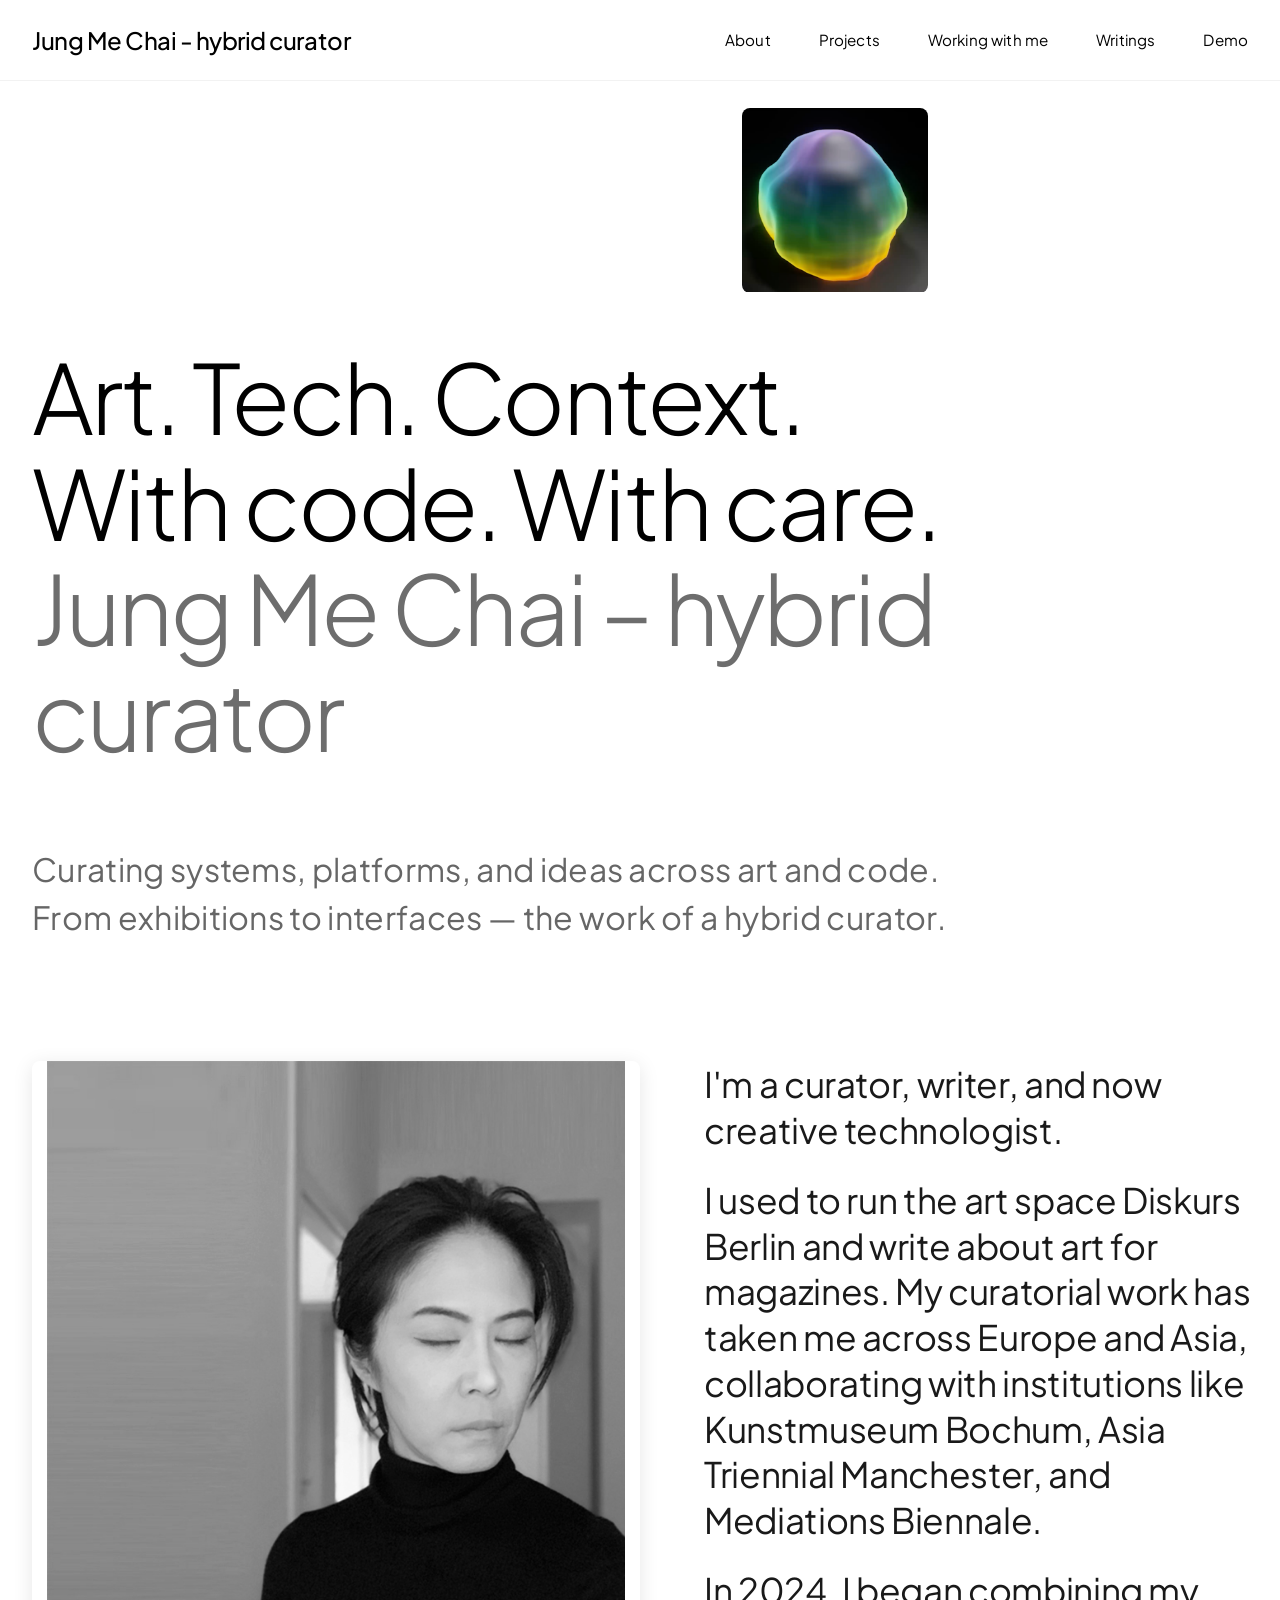
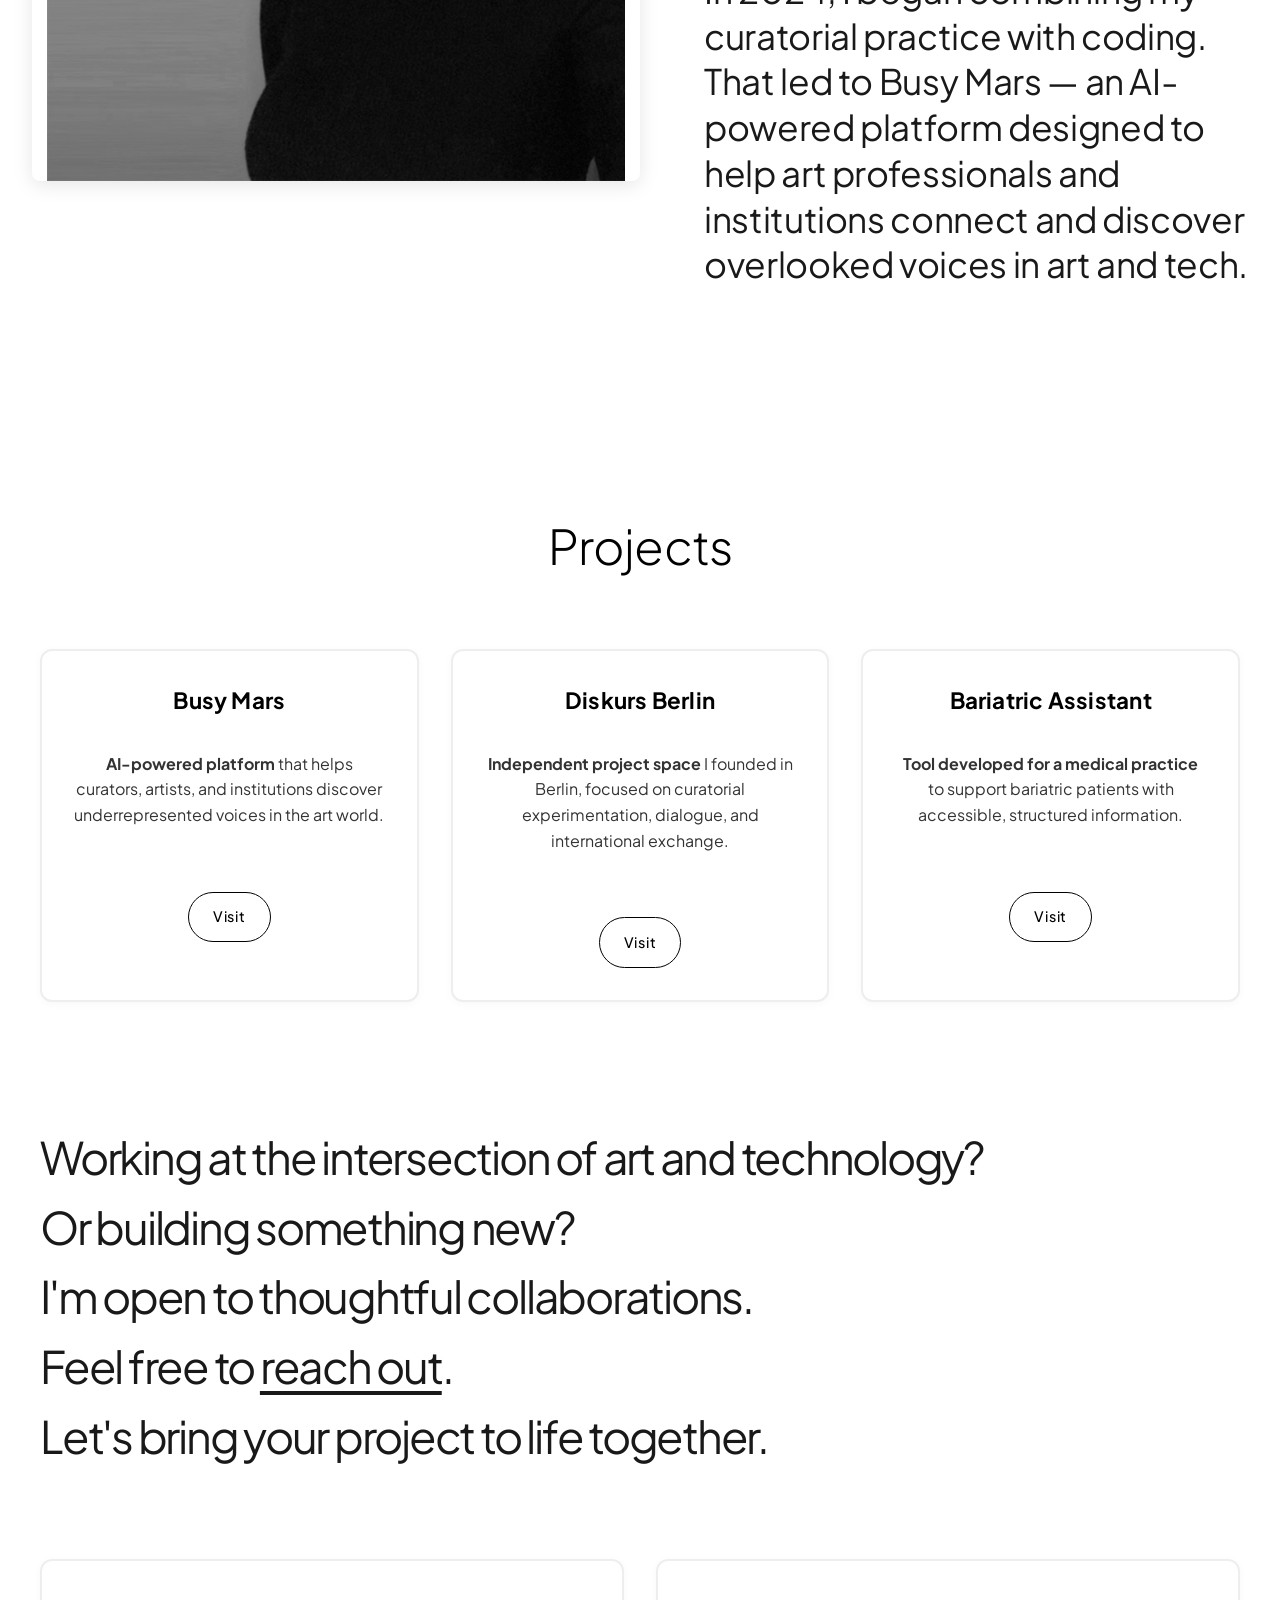
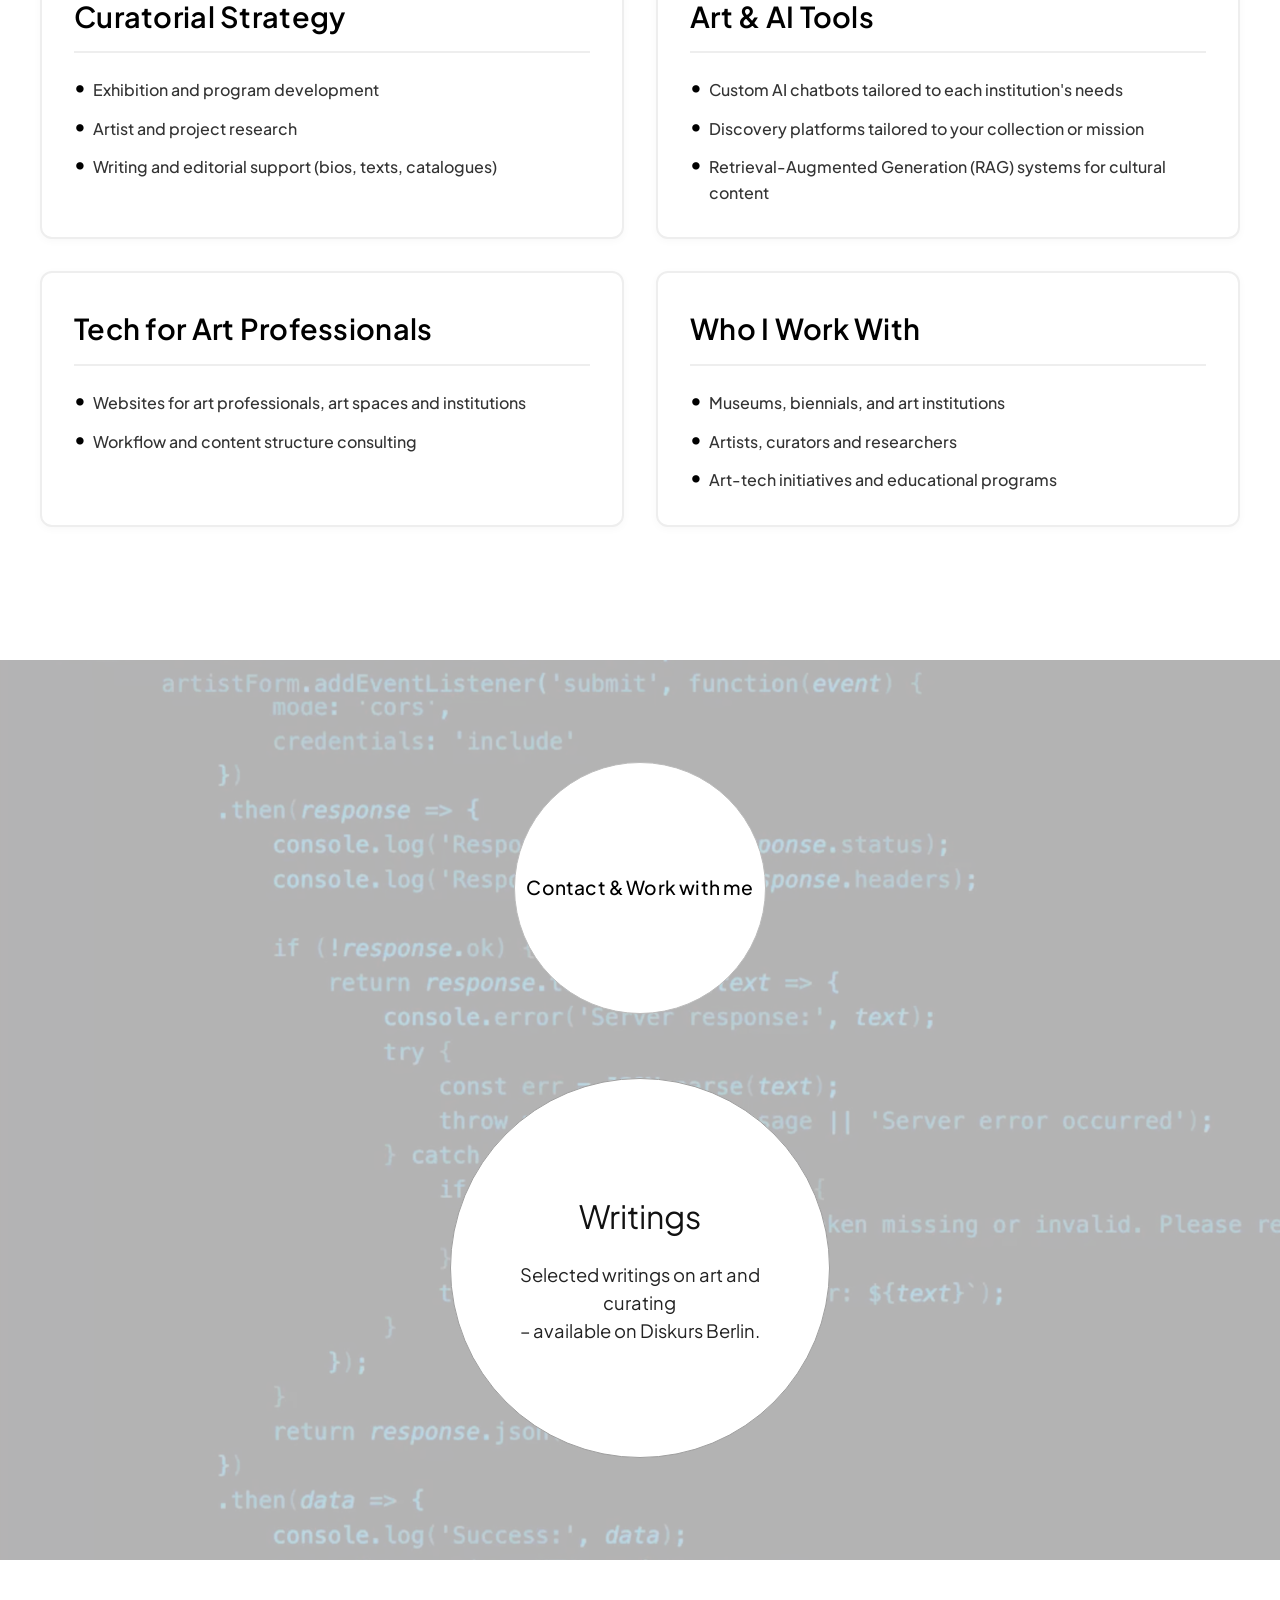
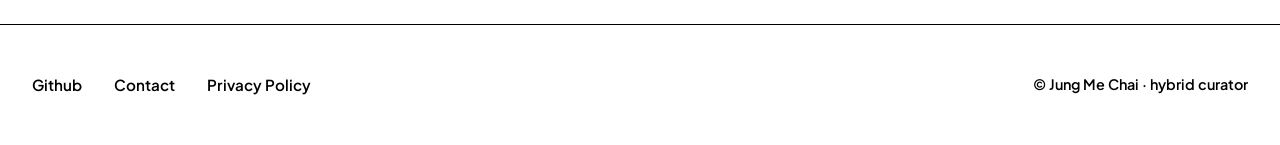
==== index.html @ 5218ef23 "Fix contact mailto links and restore site interactivity. Unify all contact points to yes@hybridcurat" ====
<!DOCTYPE html>
<html lang="en">
<head>
    <meta charset="UTF-8">
    <meta name="viewport" content="width=device-width, initial-scale=1.0">
    
    <!-- 🔍 SEO Meta -->
    <title>Hybrid Curator – Jung Me Chai | Art, Tech, Systems</title>
    <meta name="description" content="Jung Me Chai is a contemporary art curator and technologist working across exhibitions, cultural strategy, and digital platforms. Founder of DISKURS Berlin and creator of Busy Mars, she develops inclusive systems for visibility, care, and connection.">

    <!-- 🌐 Open Graph / Social Media -->
    <meta property="og:title" content="Hybrid Curator – Jung Me Chai" />
    <meta property="og:description" content="Curator and technologist creating inclusive systems across art and technology. Creator of Busy Mars, founder of DISKURS Berlin." />
    <meta property="og:url" content="https://www.hybridcurator.com" />
    <meta property="og:type" content="website" />
    <meta property="og:image" content="https://www.hybridcurator.com/images/hc-jm-sw.png" />

    <!-- Twitter Card -->
    <meta name="twitter:card" content="summary_large_image" />
    <meta name="twitter:title" content="Hybrid Curator – Jung Me Chai" />
    <meta name="twitter:description" content="Curator and technologist creating inclusive systems across art and technology." />
    <meta name="twitter:image" content="https://www.hybridcurator.com/images/hc-jm-sw.png" />
    
    <link rel="stylesheet" href="css/base.css">
    <link rel="stylesheet" href="css/home.css">
    <link rel="preconnect" href="https://fonts.googleapis.com">
    <link rel="preconnect" href="https://fonts.gstatic.com" crossorigin>
    <link href="https://fonts.googleapis.com/css2?family=Plus+Jakarta+Sans:wght@300;400;500;600;700&display=swap" rel="stylesheet">
    
    <!-- 🎨 Favicons -->
    <link rel="icon" type="image/x-icon" href="favicon/favicon.ico">
    <link rel="icon" type="image/png" sizes="16x16" href="favicon/favicon-16x16.png">
    <link rel="icon" type="image/png" sizes="32x32" href="favicon/favicon-32x32.png">
    <link rel="icon" type="image/png" sizes="180x180" href="favicon/favicon-180x180.png">
    <link rel="apple-touch-icon" sizes="180x180" href="favicon/apple-touch-icon.png">
    <link rel="icon" type="image/png" sizes="192x192" href="favicon/android-chrome-192x192.png">
    <link rel="icon" type="image/png" sizes="512x512" href="favicon/android-chrome-512x512.png">
</head>
<body class="editorial-dark">
    <nav class="navbar">
        <div class="nav-container">
            <a href="#hero" class="nav-logo">Jung Me Chai - hybrid curator</a>
            <div class="nav-links" id="site-navigation">
                <a href="#about" class="nav-link">About</a>
                <a href="#projects" class="nav-link">Projects</a>
                <a href="#work" class="nav-link">Working with me</a>
                <a href="#writings" class="nav-link">Writings</a>
                <a href="demo.html" class="nav-link">Demo</a>
            </div>
            <button class="nav-toggle" aria-label="Toggle navigation" aria-expanded="false" aria-controls="site-navigation">
                <span></span>
                <span></span>
                <span></span>
            </button>
        </div>
    </nav>
    <main>

          <!-- Video Section 1: Facebook Video -->
          <section class="video-section">
            <div class="container">
                <video 
                    class="full-width-video" 
                    muted 
                    autoplay 
                    playsinline 
                    loop
                    aria-hidden="true"
                    poster="images/hc Facebook fallback.png">
                    <source src="images/hc Facebook.mp4" type="video/mp4">
                    <img src="images/hc Facebook fallback.png" alt="Video fallback image">
                </video>
            </div>
        </section>

        <section id="hero" class="editorial-hero">
            <div class="container">
                <h1 class="editorial-hero-title">
                    <span class="nowrap">Art. Tech. Context.</span><br>
                    With code. With care.<br>
                    <span class="hero-subtext">Jung Me Chai – hybrid curator</span>
                </h1>
                <p class="editorial-hero-subtitle">Curating systems, platforms, and ideas across art and code.<br>From exhibitions to interfaces — the work of a hybrid curator.</p>
               
            </div>
        </section>
        <section id="about" class="about-section">
            <div class="container">
                <div class="about-main-grid">
                    <div class="about-image-container">
                        <img src="images/hc-jm-sw.png" alt="Jung Me Chai portrait" class="about-portrait">
                    </div>
                    <div class="about-text-content">
                    
                        <p>I'm a curator, writer, and now creative technologist.</p>
                        <p>I used to run the art space Diskurs Berlin and write about art for magazines. My curatorial work has taken me across Europe and Asia, collaborating with institutions like Kunstmuseum Bochum, Asia Triennial Manchester, and Mediations Biennale.</p>
                        <p>In 2024, I began combining my curatorial practice with coding. That led to Busy Mars — an AI-powered platform designed to help art professionals and institutions connect and discover overlooked voices in art and tech.</p>
                    </div>
                </div>
            </div>
        </section>
        
      
        
        <section id="projects" class="editorial-projects">
            <div class="container">
                <h2 class="editorial-section-title">Projects</h2>
                <div class="project-cards">
                    <div class="project-card">
                        <h3>Busy Mars</h3>
                        <p><strong>AI-powered platform</strong> that helps curators, artists, and institutions discover underrepresented voices in the art world.</p>
                        <div class="project-spacer"></div>
                        <a href="https://www.busymars.com/" target="_blank" rel="noopener" class="project-link" aria-label="Visit Busy Mars (opens in new tab)">Visit</a>
                    </div>
                    <div class="project-card">
                        <h3>Diskurs Berlin</h3>
                        <p><strong>Independent project space</strong> I founded in Berlin, focused on curatorial experimentation, dialogue, and international exchange.</p>
                        <div class="project-spacer"></div>
                        <a href="https://www.discursus.info/" target="_blank" rel="noopener" class="project-link" aria-label="Visit Diskurs Berlin (opens in new tab)">Visit</a>
                    </div>
                    <div class="project-card">
                        <h3>Bariatric Assistant</h3>
                        <p><strong>Tool developed for a medical practice</strong> to support bariatric patients with accessible, structured information.</p>
                        <div class="project-spacer"></div>
                        <a href="https://utimes.info/" target="_blank" rel="noopener" class="project-link" aria-label="Visit Bariatric Assistant (opens in new tab)">Visit</a>
                    </div>
                </div>
            </div>
        </section>
        <section id="work" class="contact-section">
            <div class="container">
                <div class="contact-grid">
                    <div class="contact-info">
                        <p>Working at the intersection of art and technology?</p>
                        <p>Or building something new?</p>
                        <p>I'm open to thoughtful collaborations.</p>
                        <p>Feel free to <a href="mailto:yes@hybridcurator.com">reach out</a>.</p>
                        <p>Let's bring your project to life together.</p>
                        <div class="contact-info-section">
                        </div>
                    </div>
                </div>
                
                <div class="work-section">
                    <div class="work-services-grid">
                        <div class="work-service-card">
                            <h3>Curatorial Strategy</h3>
                            <ul class="service-list">
                                <li>Exhibition and program development</li>
                                <li>Artist and project research</li>
                                <li>Writing and editorial support (bios, texts, catalogues)</li>
                            </ul>
                        </div>
                        <div class="work-service-card">
                            <h3>Art & AI Tools</h3>
                            <ul class="service-list">
                                <li>Custom AI chatbots tailored to each institution's needs</li>
                                <li>Discovery platforms tailored to your collection or mission</li>
                                <li>Retrieval-Augmented Generation (RAG) systems for cultural content</li>
                            </ul>
                        </div>
                        <div class="work-service-card">
                            <h3>Tech for Art Professionals</h3>
                            <ul class="service-list">
                                <li>Websites for art professionals, art spaces and institutions</li>
                                <li>Workflow and content structure consulting</li>
                            </ul>
                        </div>
                        <div class="work-service-card">
                            <h3>Who I Work With</h3>
                            <ul class="service-list">
                                <li>Museums, biennials, and art institutions</li>
                                <li>Artists, curators and researchers</li>
                                <li>Art-tech initiatives and educational programs</li>
                            </ul>
                        </div>
                    </div>
                </div>
            </div>
        </section>
        
        <!-- Video Background Section with CTA and Writings -->
        <section class="video-background-section">
            <video 
                class="video-background" 
                muted 
                autoplay 
                playsinline 
                loop
                aria-hidden="true"
                poster="images/hc code fallback.png">
                <source src="images/hc code.mp4" type="video/mp4">
            </video>
            <div class="video-background-content">
                <div class="cta-container">
                    <a href="mailto:yes@hybridcurator.com" class="cta-button">Contact &amp; Work with me</a>
                </div>
                <div class="writings-content" id="writings">
                    <a href="https://www.discursus.info/writings/" target="_blank" rel="noopener" class="writings-bubble-link" aria-label="Writings on Diskurs Berlin (opens in new tab)">
                        <div class="writings-bubble-content">
                            <h2 class="writings-bubble-title">Writings</h2>
                            <p class="writings-bubble-desc">
                                Selected writings on art and curating<br>
                                – available on Diskurs Berlin.
                            </p>
                        </div>
                    </a>
                </div>
            </div>
        </section>


        
    </main>
    <footer class="footer">
        <div class="container">
            <div class="footer-content">
                <div class="footer-left">
                    <a href="https://github.com/MarsVersion" target="_blank" rel="noopener" class="footer-link" aria-label="Github profile (opens in new tab)">Github</a>
                    <a href="mailto:yes@hybridcurator.com" class="footer-link">Contact</a>
                    <a href="privacy.html" class="footer-link">Privacy Policy</a>
                </div>
                <div class="footer-center">
                    <button id="back-to-top" class="back-to-top-btn">Back To Top</button>
                </div>
                <div class="footer-right">
                    <p class="footer-copyright">© Jung Me Chai · hybrid curator</p>
                </div>
            </div>
        </div>
    </footer>
    <script src="script.js"></script>
</body>
</html>
---- css/base.css ----
@import url('https://fonts.googleapis.com/css2?family=Plus+Jakarta+Sans:wght@300;400;500;600;700&display=swap');

/* Reset and Base Styles */
* {
    margin: 0;
    padding: 0;
    box-sizing: border-box;
}

html {
    scroll-behavior: smooth;
    font-size: 16px;
}

body {
    font-family: 'Plus Jakarta Sans', sans-serif;
    font-weight: 400;
    font-size: 16px;
    line-height: 1.6;
    color: #1a1a1a;
    background-color: #fff;
    -webkit-font-smoothing: antialiased;
    -moz-osx-font-smoothing: grayscale;
}

body.editorial-dark {
    background: #fff;
    color: #222;
}

/* Container */
.container {
    max-width: 1400px;
    margin: 0 auto;
    padding: 0 2rem;
}

/* Navigation */
.navbar {
    position: fixed;
    top: 0;
    left: 0;
    right: 0;
    background: rgba(255, 255, 255, 0.98);
    backdrop-filter: blur(20px);
    border-bottom: 1px solid rgba(0, 0, 0, 0.05);
    z-index: 1000;
    transition: all 0.4s cubic-bezier(0.25, 0.46, 0.45, 0.94);
}

.nav-container {
    max-width: 1400px;
    margin: 0 auto;
    padding: 0 2rem;
    display: flex;
    justify-content: space-between;
    align-items: center;
    height: 80px;
}

.nav-logo {
    font-size: 1.5rem;
    font-weight: 500;
    color: #000000;
    text-decoration: none;
    transition: all 0.3s ease;
    letter-spacing: -0.02em;
}

.nav-logo:hover {
    color: #666;
    transform: translateY(-1px);
}

.nav-links {
    display: flex;
    gap: 3rem;
    align-items: center;
}

.nav-link {
    color: #000000;
    text-decoration: none;
    font-weight: 400;
    font-size: 0.95rem;
    transition: all 0.3s ease;
    position: relative;
    letter-spacing: 0.01em;
}

.nav-link:hover,
.nav-link.active {
    color: #666;
}

.nav-link::after {
    content: '';
    position: absolute;
    bottom: -8px;
    left: 0;
    width: 0;
    height: 1px;
    background: #000000;
    transition: width 0.3s cubic-bezier(0.25, 0.46, 0.45, 0.94);
}

.nav-link:hover::after,
.nav-link.active::after {
    width: 100%;
}

.nav-toggle {
    display: none;
    background: none;
    border: none;
    cursor: pointer;
    flex-direction: column;
    gap: 4px;
    margin-left: auto;
    padding: 0.5rem;
    border-radius: 4px;
    transition: background-color 0.3s ease;
}

.nav-toggle:hover {
    background-color: rgba(0, 0, 0, 0.05);
}

.nav-toggle span {
    width: 28px;
    height: 2px;
    background: #000000;
    transition: all 0.3s ease;
}

/* Footer */
.footer {
    background: #ffffff;
    padding: 3rem 0;
    margin-top: 4rem;
    border-top: 1px solid #000000;
}

.footer-content {
    display: flex;
    justify-content: space-between;
    align-items: center;
    flex-wrap: wrap;
    gap: 2rem;
}

.footer-left {
    display: flex;
    flex-direction: row;
    gap: 2rem;
    align-items: center;
}

.footer-link {
    color: #000000;
    text-decoration: none;
    font-weight: 600;
    transition: color 0.3s ease;
    font-size: 0.95rem;
}

.footer-link:hover {
    color: #666;
}

/* Email / mailto links — shared across all contact points */
a.email-link {
    pointer-events: auto;
    cursor: pointer;
    position: relative;
    z-index: 1;
}

a.email-link:focus-visible {
    outline: 2px solid #000000;
    outline-offset: 2px;
}

.footer-right {
    text-align: right;
}

.footer-copyright {
    color: #000000;
    font-size: 0.9rem;
    font-weight: 600;
}

/* Common Button Styles */
.btn {
    display: inline-block;
    padding: 1rem 2rem;
    background: #000000;
    color: #ffffff;
    text-decoration: none;
    font-weight: 500;
    border-radius: 8px;
    transition: all 0.3s ease;
    font-size: 1rem;
    letter-spacing: 0.01em;
    border: 2px solid #000000;
    cursor: pointer;
    font-family: inherit;
}

.btn:hover {
    background: #ffffff;
    color: #000000;
    transform: translateY(-2px);
    box-shadow: 0 10px 30px rgba(0, 0, 0, 0.1);
}

.btn:focus {
    outline: 2px solid #000;
    outline-offset: 2px;
}

.btn-secondary {
    background: #ffffff;
    color: #000000;
    border-color: #000000;
}

.btn-secondary:hover {
    background: #000000;
    color: #ffffff;
}

/* Common Form Styles */
.form-group {
    display: flex;
    flex-direction: column;
    gap: 0.5rem;
    margin-bottom: 1.5rem;
}

.form-group label {
    font-weight: 500;
    color: #000000;
    font-size: 0.95rem;
}

.form-group input,
.form-group textarea,
.form-group select {
    padding: 1rem;
    border: 2px solid rgba(0, 0, 0, 0.1);
    border-radius: 8px;
    font-size: 1rem;
    font-family: inherit;
    transition: all 0.3s ease;
    background: #ffffff;
}

.form-group input:focus,
.form-group textarea:focus,
.form-group select:focus {
    outline: none;
    border-color: #000000;
    box-shadow: 0 0 0 3px rgba(0, 0, 0, 0.1);
}

.form-group textarea {
    resize: vertical;
    min-height: 120px;
}

/* Utility Classes */
.bg-light {
    background: #f8f8f8;
}

.text-center {
    text-align: center;
}

.mb-2 {
    margin-bottom: 1rem;
}

.mt-2 {
    margin-top: 1rem;
}

.sr-only {
    position: absolute;
    width: 1px;
    height: 1px;
    padding: 0;
    margin: -1px;
    overflow: hidden;
    clip: rect(0, 0, 0, 0);
    white-space: nowrap;
    border: 0;
}

/* Responsive Design */
@media (max-width: 768px) {
    .container {
        padding: 0 1rem;
    }
    
    .nav-container {
        padding: 0 1rem;
        height: 70px;
    }
    
    .nav-logo {
        font-size: 1.3rem;
    }
    
    .nav-links {
        display: none;
    }
    
    .nav-toggle {
        display: flex;
    }
    
    .nav-links.active {
        display: flex;
        position: absolute;
        top: 100%;
        left: 0;
        right: 0;
        background: rgba(255, 255, 255, 0.98);
        backdrop-filter: blur(20px);
        flex-direction: column;
        padding: 2rem;
        border-bottom: 1px solid rgba(0, 0, 0, 0.05);
        gap: 1.5rem;
    }
    
    .footer-content {
        flex-direction: column;
        text-align: center;
        gap: 1rem;
    }
    
    .footer-left {
        flex-direction: column;
        gap: 1rem;
    }
    
    .footer-right {
        text-align: center;
    }
}

@media (max-width: 480px) {
    .container {
        padding: 0 0.5rem;
    }
    
    .nav-container {
        padding: 0 0.5rem;
    }
}

/* Focus Styles */
a:focus,
button:focus,
input:focus,
textarea:focus {
    outline: 2px solid #000000;
    outline-offset: 2px;
}

/* Loading State */
.loading {
    opacity: 0.6;
    pointer-events: none;
}

/* ---- Privacy Policy Page Styles (Refined) ---- */
.privacy-policy-body {
  font-family: 'Plus Jakarta Sans', sans-serif;
  font-weight: 400;
  font-size: 1rem;
  line-height: 1.7;
  color: #111;
  background: #fff;
  max-width: 700px;
  margin: 0 auto;
  padding: 4rem 2rem;
  text-align: left;
  box-sizing: border-box;
  margin-top: 5rem;
}
.privacy-policy-body h1 {
  font-size: 2.2rem;
  font-weight: 600;
  margin-bottom: 1.2rem;
  letter-spacing: -0.01em;
  text-align: left;
}
.privacy-policy-body h2 {
  font-size: 1.25rem;
  font-weight: 500;
  margin-top: 2.2rem;
  margin-bottom: 0.7rem;
  letter-spacing: 0.01em;
  text-align: left;
}
.privacy-policy-body p {
  font-size: 1.05rem;
  margin-bottom: 1.1rem;
  color: #222;
  text-align: left;
}
.privacy-policy-body small {
  font-size: 0.95rem;
  color: #666;
}
.privacy-policy-body hr {
  margin: 2.5rem 0;
  border: none;
  border-top: 1px solid #eee;
}
.privacy-policy-body a {
  color: #000;
  text-decoration: none;
  word-break: break-all;
}
.privacy-policy-body a:hover {
  color: #666;
  text-decoration: underline;
}
@media (max-width: 700px) {
  .privacy-policy-body {
    padding: 2.5rem 1rem;
    font-size: 0.98rem;
    max-width: 98vw;
  }
  .privacy-policy-body h1 {
    font-size: 1.4rem;
  }
  .privacy-policy-body h2 {
    font-size: 1.05rem;
  }
  .privacy-policy-body p {
    font-size: 0.98rem;
  }
}
---- css/home.css ----
/* Homepage Specific Styles for Single-Page Layout */

.editorial-hero {
    padding: 50px 0 120px;
    background: #ffffff;
}

.editorial-hero-title {
    font-size: clamp(3rem, 8vw, 6rem);
    font-weight: 300;
    line-height: 1.1;
    margin-bottom: 2rem;
    color: #000000;
    letter-spacing: -0.03em;
    font-family: 'Plus Jakarta Sans', sans-serif;
}

.hero-subtext {
    font-family: 'Plus Jakarta Sans', sans-serif;
    font-weight: 300;
    color: #6d6d6d;
}

.editorial-hero-subtitle {
    font-size: 2rem;
    margin-top: 5rem;
    color: #666;
    max-width: 1000px;
    margin-left: 0;
    margin-right: 0;
    font-weight: 400;
    line-height: 1.5;
    letter-spacing: 0.01em;
    text-align: left;
}

.editorial-hero-title span.nowrap {
    white-space: nowrap;
}

.scroll-cue {
    text-align: center;
    margin-top: 3rem;
}

#scroll-down-cue {
    font-size: 2.5rem;
    opacity: 0.5;
    animation: bounceDown 2s infinite;
}

@keyframes bounceDown {
    0%, 100% { transform: translateY(0); }
    50% { transform: translateY(18px); }
}

.about-section, .contact-section, .journal-section {
    padding: 0px 0 5px;
    background: #fff;
    
}

.contact-section .work-section {
    margin-top: 4rem;
    padding-top: 0;
    background: transparent;
}

.about-main-grid {
    display: flex;
    align-items: stretch;
    gap: 1rem;
    min-height: 60vh;
}

.about-image-container {
    flex: 0 0 50%;
    max-width: 50%;
    display: flex;
    align-items: stretch;
}

.about-portrait {
    width: 100%;
    height: auto;
    max-height: 80vh;
    object-fit: contain;
    border-radius: 8px;
    box-shadow: 0 4px 20px rgba(0, 0, 0, 0.1);
    display: block;
    margin: 0 auto;
}

.about-text-content {
    flex: 0 0 50%;
    max-width: 50%;
    padding-left: 3rem;
    display: flex;
    flex-direction: column;
    justify-content: center;
}

.about-text-content h2 {
    font-family: 'Plus Jakarta Sans', sans-serif;
    font-size: 2rem;
    font-weight: 700;
    margin-bottom: 1.5rem;
    color: #000;
}

.about-text-content p {
    font-family: 'Plus Jakarta Sans', sans-serif;
    font-weight: 400;
    line-height: 130%;
    letter-spacing: -0.01em;
    font-size: 2.2rem;
    color: rgba(0, 0, 0, 0.9);
    text-align: left;
    position: relative;
    margin-bottom: 1.5rem;
}

.editorial-section-title {
    font-size: 3rem;
    font-weight: 300;
    margin-top: 12rem;
    margin-bottom: 4rem;
    text-align: center;
    color: #000000;
    letter-spacing: -0.02em;
    font-family: 'Plus Jakarta Sans', sans-serif;
}

.work-section .editorial-section-title {
    text-align: left;
    max-width: 1200px;
    margin-left: auto;
    margin-right: auto;
}

/* Enhanced Project Cards */
.project-cards {
    display: flex;
    gap: 2rem;
    flex-wrap: wrap;
    justify-content: center;
    max-width: 1200px;
    margin: 0 auto;
}

.project-card {
    flex: 1 1 350px;
    min-width: 300px;
    max-width: 400px;
    background: #fff;
    border: 2px solid #eee;
    border-radius: 12px;
    padding: 2rem;
    display: flex;
    flex-direction: column;
    gap: 1.5rem;
    box-shadow: 0 2px 8px rgba(0,0,0,0.03);
    transition: all 0.3s ease;
    text-align: center;
}

.project-card:hover {
    transform: translateY(-5px);
    box-shadow: 0 15px 40px rgba(0,0,0,0.1);
    border-color: #000;
}

.project-card h3 {
    font-family: 'Plus Jakarta Sans', sans-serif;
    font-size: 1.4rem;
    font-weight: 700;
    color: #000;
    margin-bottom: 0.5rem;
    letter-spacing: 0.01em;
}

.project-card p {
    font-size: 1rem;
    color: #333;
    line-height: 1.6;
    margin-bottom: 1rem;
}

.project-link {
    display: inline-block;
    padding: 0.8rem 1.5rem;
    border: 1px solid #000;
    background: none;
    color: #000;
    text-decoration: none;
    font-weight: 500;
    border-radius: 999px;
    transition: all 0.3s ease;
    font-size: 0.9rem;
    letter-spacing: 0.05em;
    align-self: center;
}

.project-link:hover {
    background: #000;
    color: #fff;
    transform: translateY(-2px);
}

.work-list {
    font-size: 1.1rem;
    margin-bottom: 2rem;
    line-height: 2;
    list-style: none;
    padding: 0;
}

.work-list li {
    margin-bottom: 0.5rem;
    position: relative;
    padding-left: 1.5rem;
}

.work-list li::before {
    content: '';
    position: absolute;
    left: 0;
    color: #000;
    font-weight: 600;
}

.contact-section .cta-button {
    margin: 4rem auto 2rem;
    display: flex;
    transform: none;
    animation: none;
}

.video-background-section .cta-container {
    margin: 0;
    transform: none;
    animation: none;
    position: relative;
    z-index: 3;
    pointer-events: auto;
}

.video-background-section .cta-button {
    position: relative;
    z-index: 3;
    pointer-events: auto;
}

.video-background-section .writings-content {
    position: relative;
    z-index: 2;
}

.cta-container {
    display: flex;
    justify-content: center;
    align-items: center;
    margin: 3rem 0 2rem 0;
    width: 100%;
    position: relative;
    /* Subtle up/down float only */
    transform: translateY(-8px);
    animation: ctaFloatY 3.5s ease-in-out infinite alternate;
}

@keyframes ctaFloatY {
    0%   { transform: translateY(-8px);}
    100% { transform: translateY(0);}
}

.cta-button {
    display: flex;
    align-items: center;
    justify-content: center;
    width: 252px;
    height: 252px;
    border-radius: 50%;
    border: 1px solid #bbbbbb;
    background: #ffffff;
    color: #000;
    text-decoration: none;
    font-family: 'Plus Jakarta Sans', sans-serif;
    font-size: 1.2rem;
    font-weight: 500;
    letter-spacing: 0.01em;
    line-height: 1.3;
    text-align: center;
    transition: box-shadow 0.3s, border-color 0.3s, background 0.3s, color 0.3s;
    box-shadow: none;
    margin: 0 auto;
    cursor: pointer;
    outline: none;
}

.cta-button:hover,
.cta-button:focus {
    border-color: #000;
    background: rgba(0,0,0,0.03);
    color: #111;
}

.cta-button:disabled {
    opacity: 0.6;
    cursor: not-allowed;
    transform: none;
}

.journal-intro {
    font-size: 1.2rem;
    color: #666;
    text-align: center;
    max-width: 600px;
    margin: 1rem auto;
    line-height: 1.6;
}

.contact-grid {
    display: flex;
    flex-wrap: wrap;
    gap: 3rem;
    align-items: flex-start;
    max-width: 1200px;
    margin: 8rem auto 1rem;
}

.contact-info {
    flex: 1;
    min-width: 300px;
    text-align: left;
}

.contact-info p {
    font-family: 'Plus Jakarta Sans', sans-serif;
    font-weight: 400;
    line-height: 120%;
    letter-spacing: -0.05em;
    font-size: 2.8rem;
    color: rgba(0, 0, 0, 0.9);
    text-align: left;
    position: relative;
    margin-bottom: 1rem;
}

.contact-info a {
    color: inherit;
    text-decoration: underline;
    text-underline-offset: 0.15em;
    pointer-events: auto;
    cursor: pointer;
}

.contact-info a:hover,
.contact-info a:focus {
    color: #666;
}

.contact-methods {
    margin-bottom: 2rem;
}

.contact-method {
    margin-bottom: 1rem;
}

.contact-method h3 {
    font-size: 1.1rem;
    font-weight: 600;
    margin-bottom: 0.5rem;
    color: #000;
}

.contact-method p {
    margin-bottom: 0;
    color: #666;
}

.contact-method a {
    color: #000;
    text-decoration: none;
    transition: color 0.3s ease;
}

.contact-method a:hover {
    color: #666;
}

.contact-info-section {
    margin-top: 2rem;
}

.contact-info-section h3 {
    margin-top: 12rem;
    font-size: 2.5rem;
    font-weight: 600;
    margin-bottom: 0.5rem;
    color: #000;
}

/* Work Services Grid */
.work-services-grid {
    display: grid;
    grid-template-columns: repeat(2, 1fr);
    gap: 2rem;
    max-width: 1200px;
    margin: 0 auto 8rem;
}

.work-service-card {
    background: #fff;
    border: 2px solid #eee;
    border-radius: 12px;
    padding: 2rem;
    transition: all 0.3s ease;
    box-shadow: 0 2px 8px rgba(0,0,0,0.03);
}

.work-service-card:hover {
    transform: translateY(-3px);
    box-shadow: 0 10px 30px rgba(0,0,0,0.1);
    border-color: #000;
}

.work-service-card h3 {
    font-family: 'Plus Jakarta Sans', sans-serif;
    font-size: 1.8rem;
    font-weight: 600;
    color: #000;
    margin-bottom: 1.5rem;
    letter-spacing: 0.01em;
    border-bottom: 2px solid #eee;
    padding-bottom: 0.8rem;
}

.service-list {
    list-style: none;
    padding: 0;
    margin: 0;
}

.service-list li {
    font-family: 'Plus Jakarta Sans', sans-serif;
    font-size: 1rem;
    font-weight: 500;
    color: #333;
    line-height: 1.6;
    margin-bottom: 0.8rem;
    padding-left: 1.2rem;
    position: relative;
}

.service-list li::before {
    content: '•';
    position: absolute;
    left: 0;
    color: #000;
    font-weight: 600;
    font-size: 1.2rem;
    line-height: 1;
}

.service-list li:last-child {
    margin-bottom: 0;
}

/* Responsive Design */
@media (max-width: 900px) {
    .editorial-hero-title {
        font-size: clamp(2.5rem, 6vw, 4rem);
    }
    
    .project-card {
        flex: 1 1 300px;
        min-width: 280px;
    }
}

@media (max-width: 768px) {
    .editorial-hero {
        padding: 120px 0 80px;
    }
    
    .about-section, .contact-section, .journal-section {
        padding: 72px 0 15px;
    }
    
    .contact-section .work-section {
        margin-top: 3rem;
    }
    
    .editorial-section-title {
        font-size: 2rem;
        margin-bottom: 3rem;
    }
    
    .writings-content {
        gap: 2rem;
    }
    
    .writings-description {
        font-size: 1.2rem;
        margin-top: 0.5rem;
    }
    
    .writings-bubble-button {
        padding: 1.2rem 2rem;
        font-size: 1.1rem;
        gap: 0.8rem;
    }
    
    .bubble-arrow {
        font-size: 1.2rem;
    }
    
    .project-card {
        flex: 1 1 100%;
        max-width: none;
    }
    
    .work-services-grid {
        grid-template-columns: 1fr;
        gap: 1.5rem;
        margin-bottom: 2rem;
    }
    
    .work-service-card {
        padding: 1.5rem;
    }
    
    .work-service-card h3 {
        font-size: 1.2rem;
        margin-bottom: 1rem;
    }
    
    .service-list li {
        font-size: 0.9rem;
        margin-bottom: 0.6rem;
    }
    
    .cta-button {
        padding: 0.8rem 1.5rem;
        font-size: 0.9rem;
    }
    
    .about-main-grid {
        flex-direction: column;
        gap: 2rem;
    }
    
    .about-image-container {
        flex: none;
        max-width: 100%;
    }
    
    .about-text-content {
        flex: none;
        max-width: 100%;
        padding-left: 0;
    }
}

@keyframes fadeInUp {
    from {
        opacity: 0;
        transform: translateY(30px);
    }
    to {
        opacity: 1;
        transform: translateY(0);
    }
}

.editorial-hero-title,
.editorial-hero-subtitle,
.about-text-content,
.project-card,
.work-list,
.contact-info {
    animation: fadeInUp 0.8s ease-out;
}

/* Writings Section Redesign */
.writings-content {
    display: flex;
    flex-direction: column;
    align-items: center;
    text-align: center;
    max-width: 800px;
    margin: 0 auto;
    gap: 3rem;
}

.writings-text {
    flex: 1;
}

.writings-description {
    font-family: 'Plus Jakarta Sans', sans-serif;
    font-size: 1.4rem;
    font-weight: 400;
    line-height: 1.6;
    color: #333;
    margin-top: 1rem;
    max-width: 600px;
    margin-left: auto;
    margin-right: auto;
}

.writings-cta {
    display: flex;
    justify-content: center;
    align-items: center;
    margin-top: 1rem;
}

.writings-bubble-link {
    display: flex;
    align-items: center;
    justify-content: center;
    margin: 0 auto;
    width: 380px;
    height: 380px;
    border: 0.7px solid #9f9f9f;
    border-radius: 50%;
    text-align: center;
    text-decoration: none;
    background: #fff;
    position: relative;
    cursor: pointer;
    outline: none;
    transform: translateY(-18px) translateX(0);
    animation: bubbleFloatXY 4.5s ease-in-out infinite alternate;
}

@keyframes bubbleFloatXY {
    0%   { transform: translateY(-18px) translateX(0) scale(1); }
    25%  { transform: translateY(-10px) translateX(10px) scale(1.01);}
    50%  { transform: translateY(-2px)  translateX(0) scale(1.03);}
    75%  { transform: translateY(-10px) translateX(-10px) scale(1.01);}
    100% { transform: translateY(-18px) translateX(0) scale(1);}
}

.writings-bubble-link:hover,
.writings-bubble-link:focus {
    outline: none;
    border-color: #000;
    background: transparent;
}

.writings-bubble-content {
    width: 80%;
    margin: 0 auto;
}

.writings-bubble-title {
    font-family: 'Plus Jakarta Sans', sans-serif;
    font-size: 2rem;
    font-weight: 400;
    color: #111;
    margin-bottom: 1.2rem;
    margin-top: 0;
}

.writings-bubble-desc {
    font-family: 'Plus Jakarta Sans', sans-serif;
    font-size: 1.15rem;
    color: #222;
    margin: 0;
    line-height: 1.5;
}

@media (max-width: 600px), (prefers-reduced-motion: reduce) {
    .writings-bubble-link,
    .cta-container {
        animation: none !important;
        transform: none !important;
    }
}

@media (max-width: 600px) {
    .writings-bubble-link {
        width: 90vw;
        height: 90vw;
        min-width: 220px;
        min-height: 220px;
        max-width: 98vw;
        max-height: 98vw;
    }
    .writings-bubble-title {
        font-size: 1.5rem;
    }
    .writings-bubble-desc {
        font-size: 1rem;
    }
}

.writings-bubble-button {
    display: inline-flex;
    align-items: center;
    gap: 1rem;
    padding: 1.5rem 2.5rem;
    background: transparent;
    color: #000;
    text-decoration: none;
    border-radius: 50px;
    font-family: 'Plus Jakarta Sans', sans-serif;
    font-size: 1.2rem;
    font-weight: 500;
    letter-spacing: 0.02em;
    transition: box-shadow 0.3s, border-color 0.3s, background 0.3s, color 0.3s;
    box-shadow: none;
    position: relative;
    overflow: hidden;
    border: 1.5px solid #bbbbbb;
}

.writings-bubble-button:hover,
.writings-bubble-button:focus {
    border-color: #000;
    background: transparent;
    color: #111;
}

/* Footer Back to Top Button */
.footer-content {
    display: flex;
    justify-content: space-between;
    align-items: center;
    flex-wrap: wrap;
    gap: 1rem;
}

.footer-center {
    flex: 1;
    display: flex;
    justify-content: center;
    align-items: center;
}

.back-to-top-btn {
    background: transparent;
    padding: 0.5rem 1rem;
    font-family: 'Plus Jakarta Sans', sans-serif;
    font-size: 1rem;
    font-weight: 500;
    cursor: pointer;
    transition: all 0.3s ease;
    display: none;
    border: none;
    color: #000000;
}

.back-to-top-btn:hover,
.back-to-top-btn:focus {
    font-size: 1.2rem;
    color: #333;
}

.back-to-top-btn:active {
    transform: translateY(1px);
}

@media (max-width: 768px) {
    .footer-content {
        flex-direction: column;
        text-align: center;
        gap: 1.5rem;
    }
    
    .footer-center {
        order: 2;
    }
    
    .footer-left {
        order: 1;
    }
    
    .footer-right {
        order: 3;
    }
}

/* Video Sections */
.video-section {
    padding: 0.02rem 0;
    background: #ffffff;
    position: relative;
    margin-top:12vh;
}

.video-section .container {
    max-width: 100%;
    padding: 0;
    display: flex;
    justify-content: flex-start;
    align-items: center;
}

.full-width-video {
    width: 20%;
    height: auto;
    max-width: 500px;
    display: block;
    object-fit: cover;
    border-radius: 8px;
}

/* Video positioning - corners */
.video-section:nth-of-type(1) .container {
    justify-content: flex-end;
    padding-right: 2rem;
    margin-right: 25%;
}

/* Fallback image styling */
.full-width-video img {
    width: 100%;
    height: auto;
    border-radius: 8px;
    box-shadow: 0 4px 12px rgba(0, 0, 0, 0.1);
}

/* Full-width video background section */
.video-background-section {
    position: relative;
    width: 100%;
    min-height: 100vh;
    overflow: hidden;
    display: flex;
    align-items: center;
    justify-content: center;
    isolation: isolate;
}

.video-background-section::after {
    content: '';
    position: absolute;
    inset: 0;
    background: rgba(255, 255, 255, 0.7);
    z-index: 1;
    pointer-events: none;
}

.video-background {
    position: absolute;
    top: 0;
    left: 0;
    width: 100%;
    height: 100%;
    object-fit: cover;
    z-index: 0;
    pointer-events: none;
}

.video-background-overlay {
    display: none;
}

.video-background-content {
    position: relative;
    z-index: 2;
    pointer-events: auto;
    width: 100%;
    max-width: 1200px;
    margin: 0 auto;
    padding: 4rem 2rem;
    display: flex;
    flex-direction: column;
    align-items: center;
    gap: 4rem;
}

/* Adjust existing sections for video background */
.video-background-section .cta-container,
.video-background-section .writings-bubble-link {
    transform: none;
    animation: none;
}

/* Mobile responsiveness for videos */
@media (max-width: 768px) {
    .video-section {
        padding: 0.125rem 0;
    }
    
    .video-section .container {
        padding: 0 1rem;
    }
    
    .full-width-video {
        width: 45%;
        max-width: 300px;
    }
    
    /* Maintain corner positioning on mobile */
    .video-section:nth-of-type(1) .container {
        justify-content: flex-end;
        padding-right: 1rem;
        margin-right: 15%;
    }
    
    .video-background-content {
        padding: 2rem 1rem;
        gap: 2rem;
    }
}

/* Ensure videos work well on all devices */
@media (max-width: 480px) {
    .video-section {
        padding: 0.0625rem 0;
    }
    
    .video-section .container {
        padding: 0 0.5rem;
    }
    
    .full-width-video {
        width: 50%;
        max-width: 200px;
    }
    
    /* Maintain corner positioning on small mobile */
    .video-section:nth-of-type(1) .container {
        justify-content: flex-end;
        padding-right: 0.5rem;
        margin-right: 10%;
    }
    
    .video-background-content {
        padding: 1rem 0.5rem;
        gap: 1.5rem;
    }
}
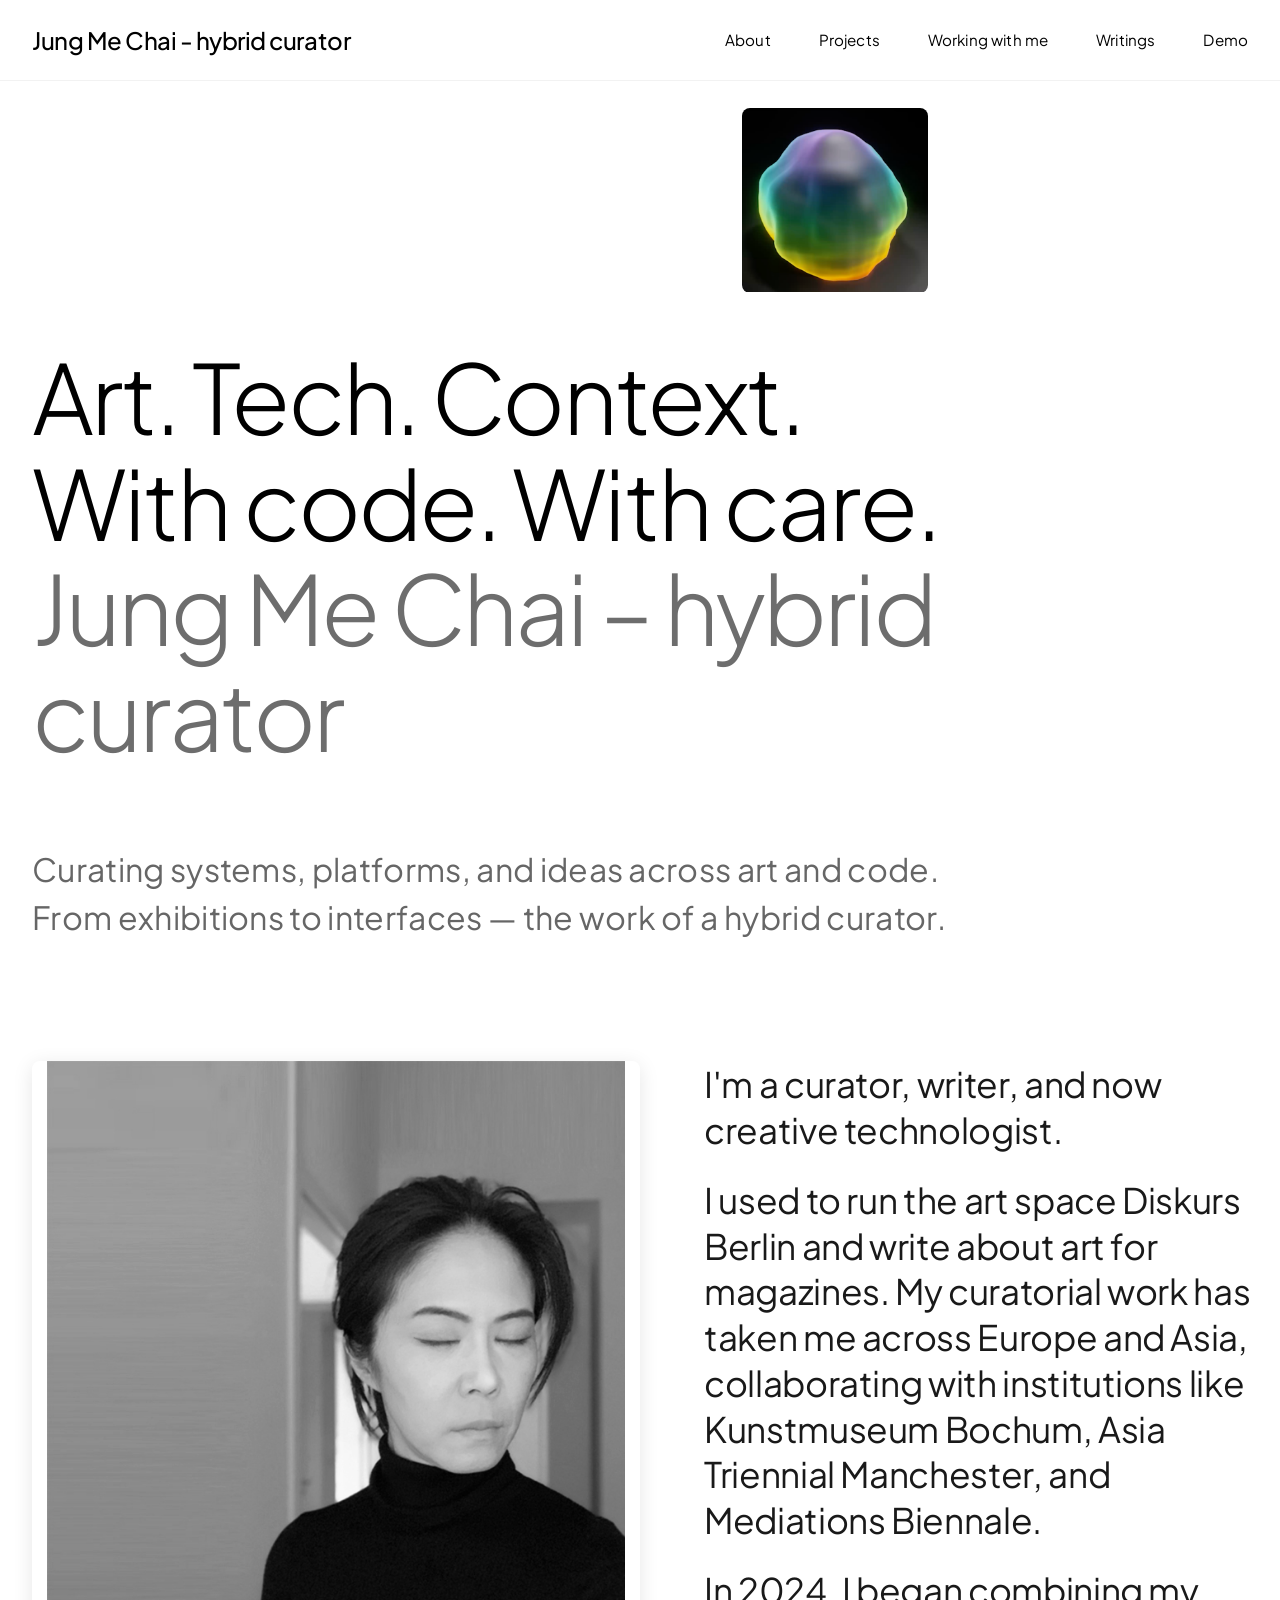
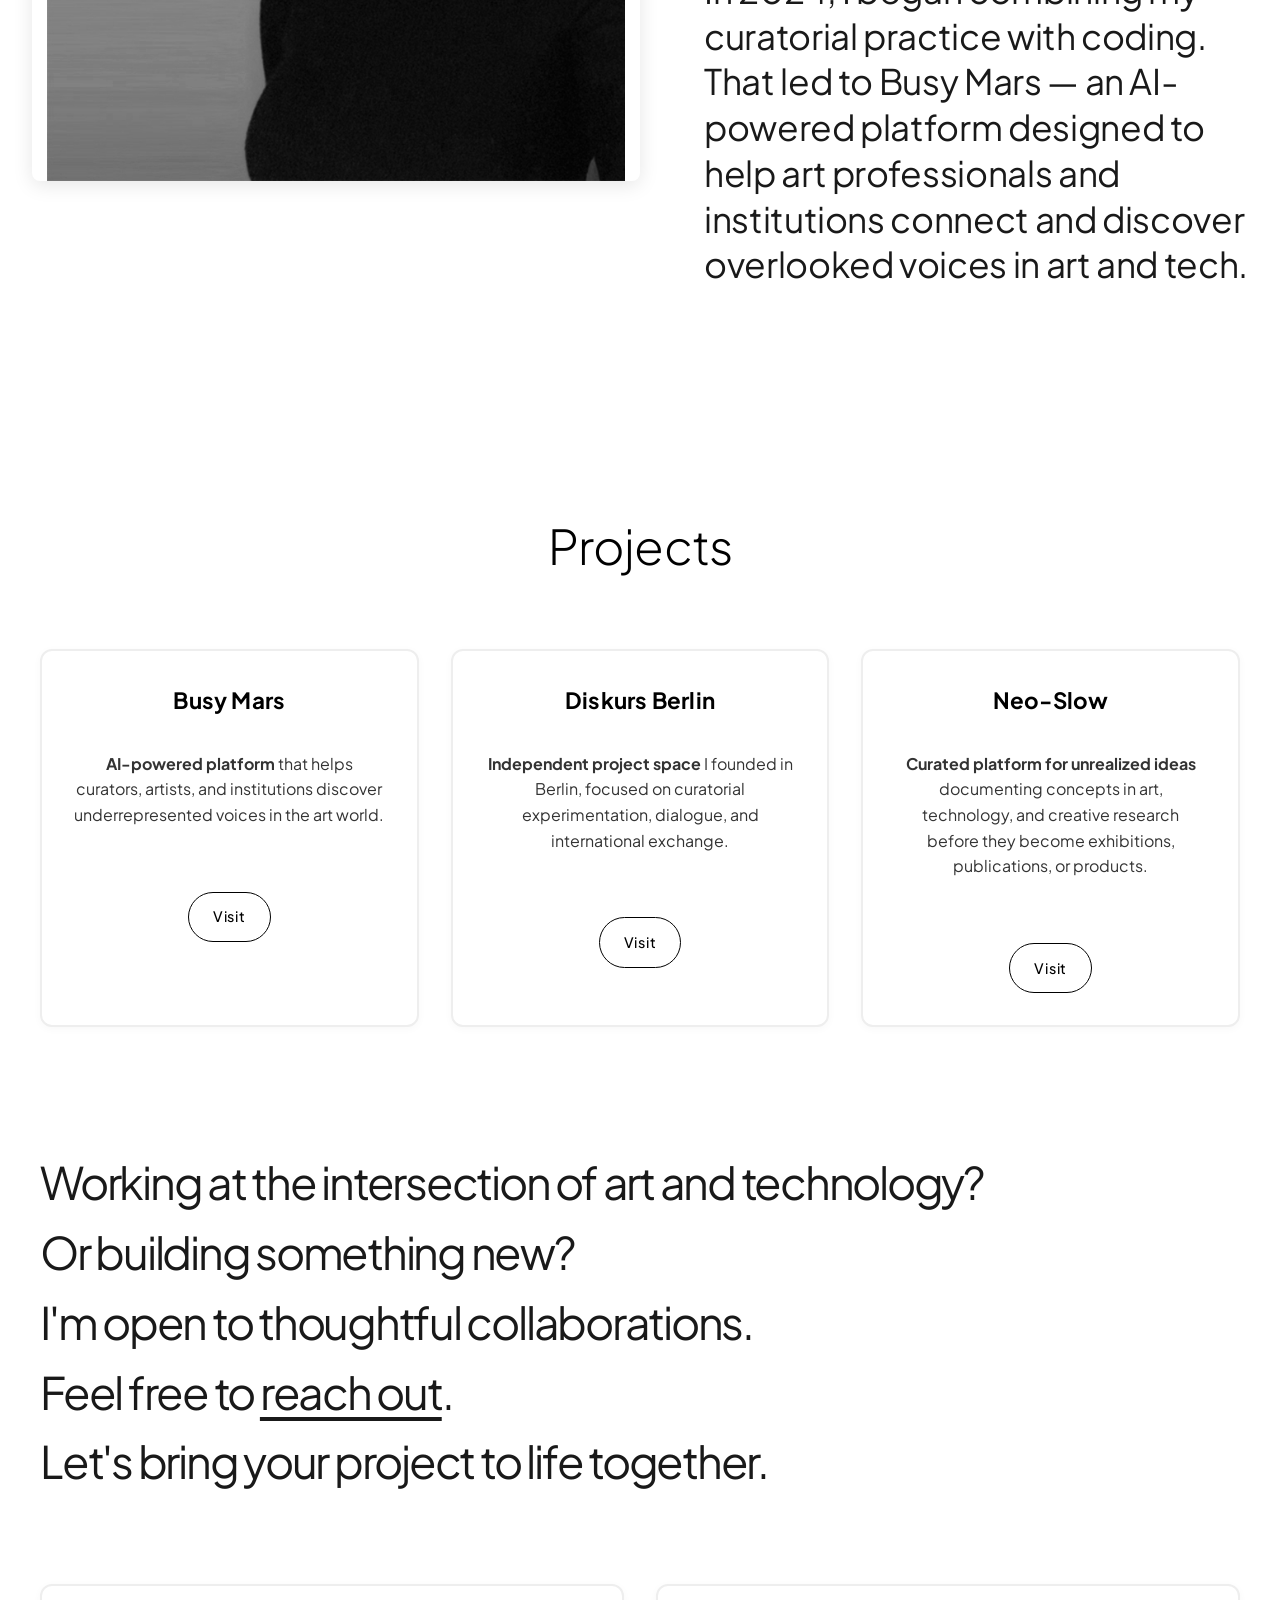
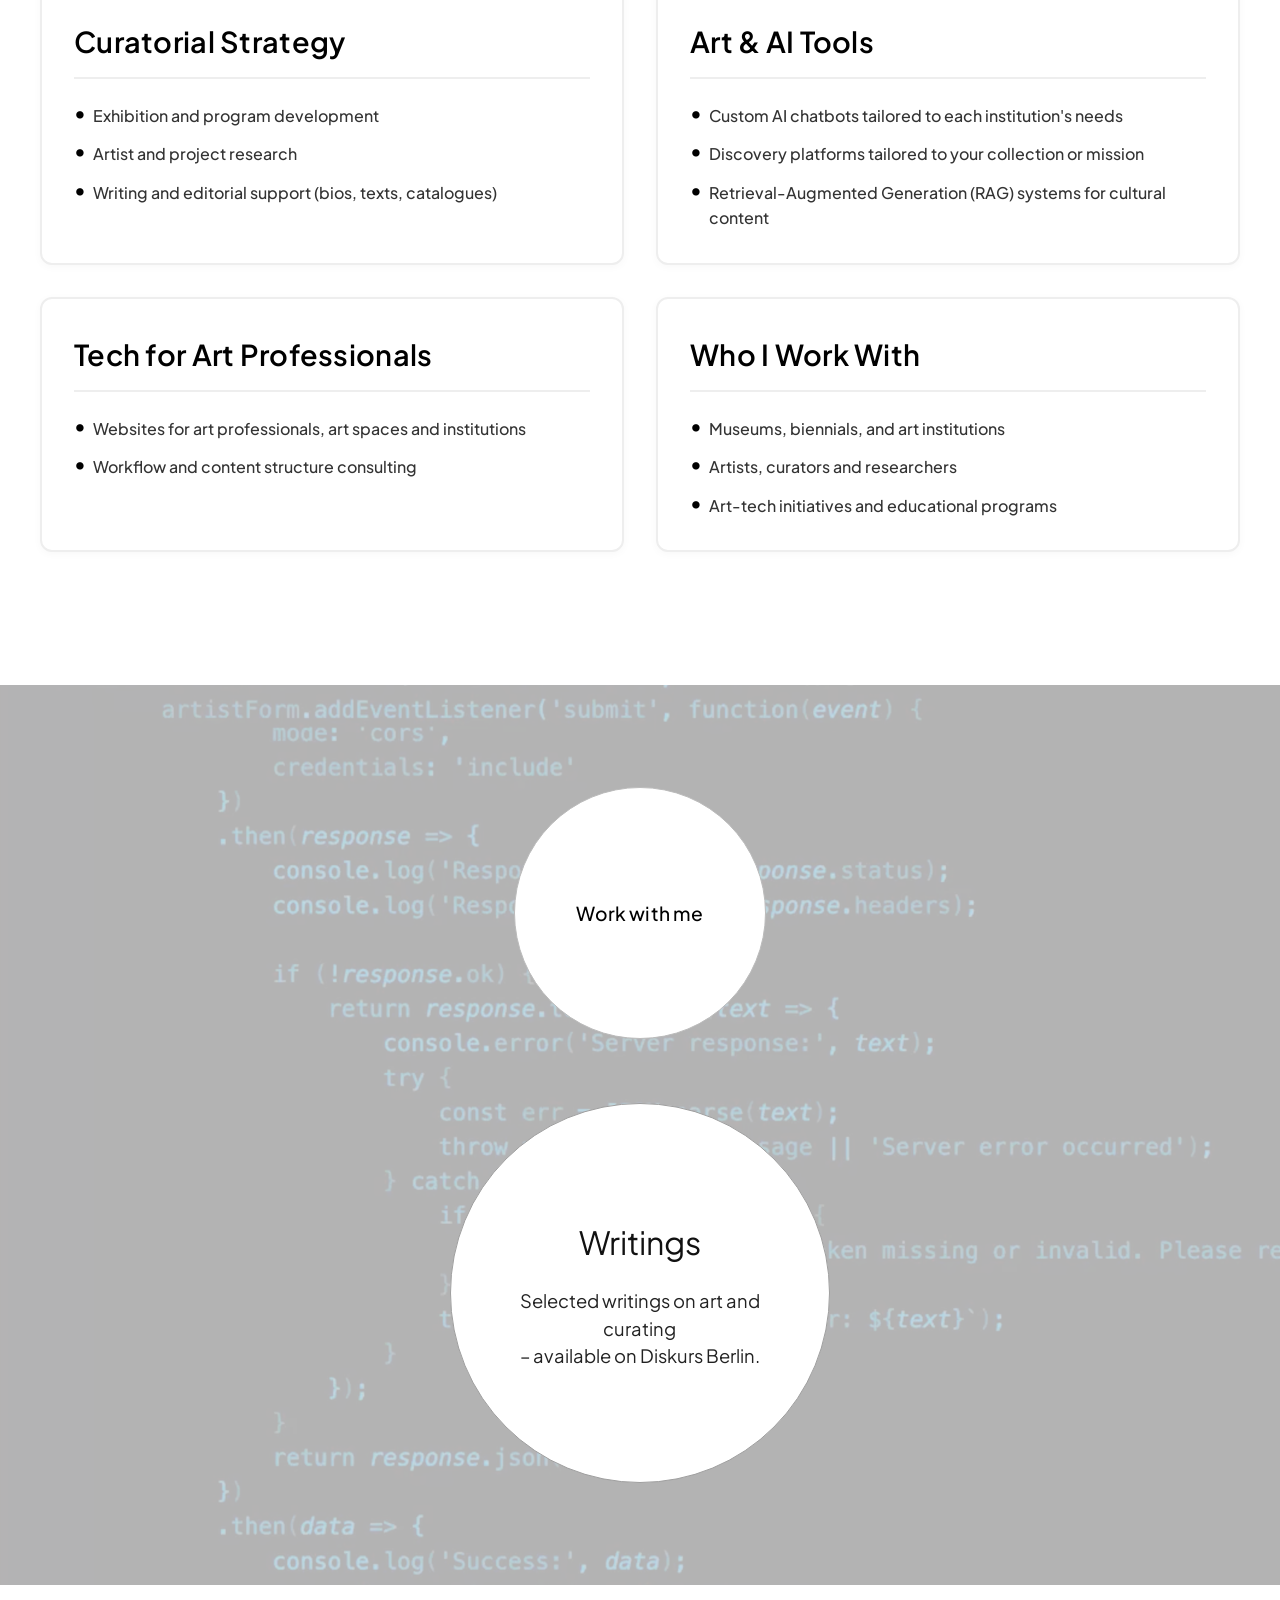
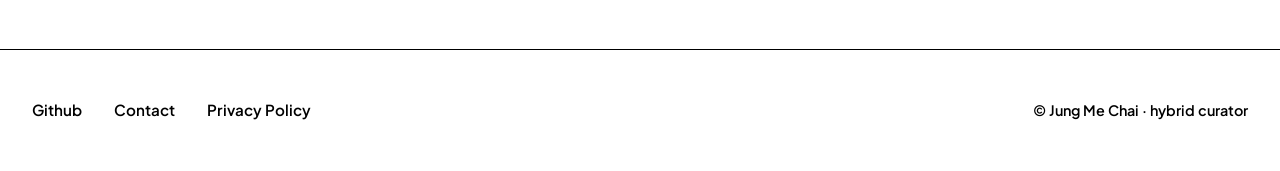
==== commit 4ed9f211: "Update projects section and simplify CTA label. Replace Bariatric Assistant with Neo-Slow and shorte" ====
--- a/index.html
+++ b/index.html
@@ -119,10 +119,10 @@
                         <a href="https://www.discursus.info/" target="_blank" rel="noopener" class="project-link" aria-label="Visit Diskurs Berlin (opens in new tab)">Visit</a>
                     </div>
                     <div class="project-card">
-                        <h3>Bariatric Assistant</h3>
-                        <p><strong>Tool developed for a medical practice</strong> to support bariatric patients with accessible, structured information.</p>
+                        <h3>Neo-Slow</h3>
+                        <p><strong>Curated platform for unrealized ideas</strong> documenting concepts in art, technology, and creative research before they become exhibitions, publications, or products.</p>
                         <div class="project-spacer"></div>
-                        <a href="https://utimes.info/" target="_blank" rel="noopener" class="project-link" aria-label="Visit Bariatric Assistant (opens in new tab)">Visit</a>
+                        <a href="https://neoslow.com/" target="_blank" rel="noopener" class="project-link" aria-label="Visit Neo-Slow (opens in new tab)">Visit</a>
                     </div>
                 </div>
             </div>
@@ -193,7 +193,7 @@
             </video>
             <div class="video-background-content">
                 <div class="cta-container">
-                    <a href="mailto:yes@hybridcurator.com" class="cta-button">Contact &amp; Work with me</a>
+                    <a href="mailto:yes@hybridcurator.com" class="cta-button">Work with me</a>
                 </div>
                 <div class="writings-content" id="writings">
                     <a href="https://www.discursus.info/writings/" target="_blank" rel="noopener" class="writings-bubble-link" aria-label="Writings on Diskurs Berlin (opens in new tab)">
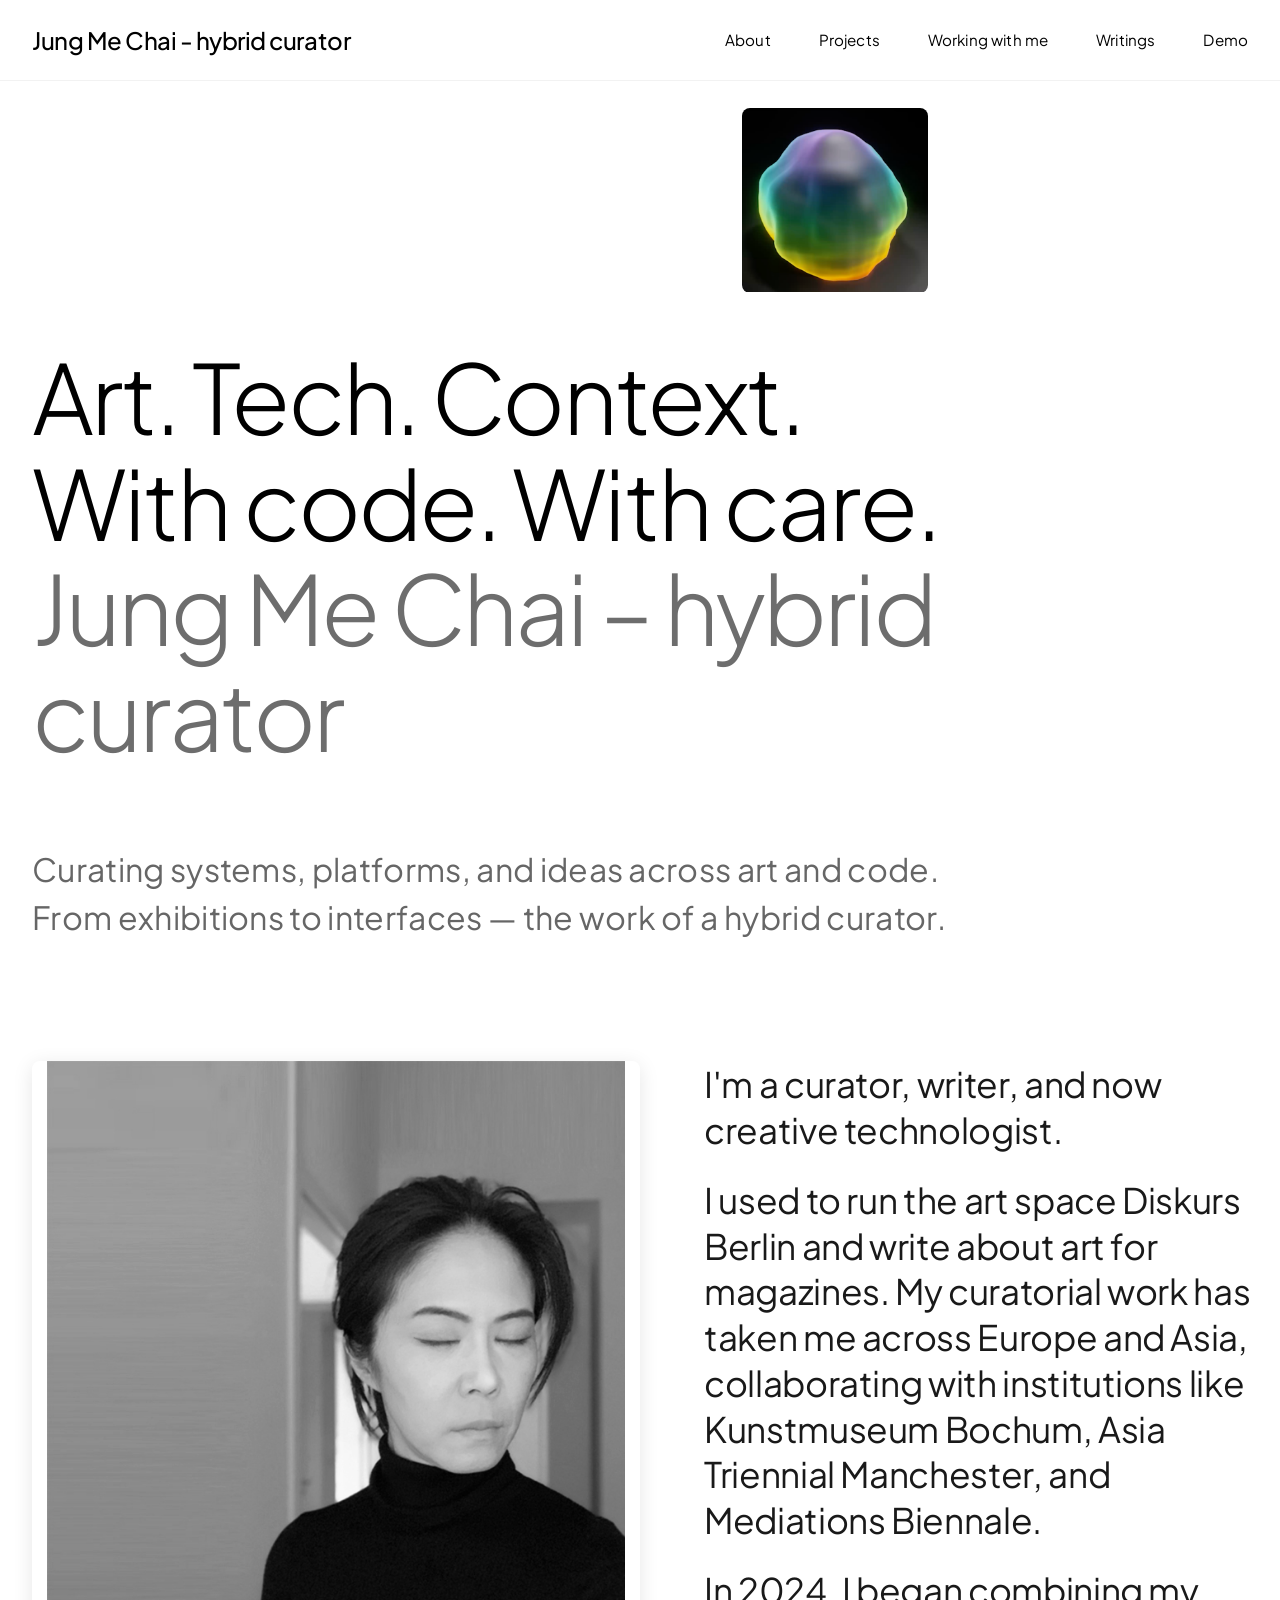
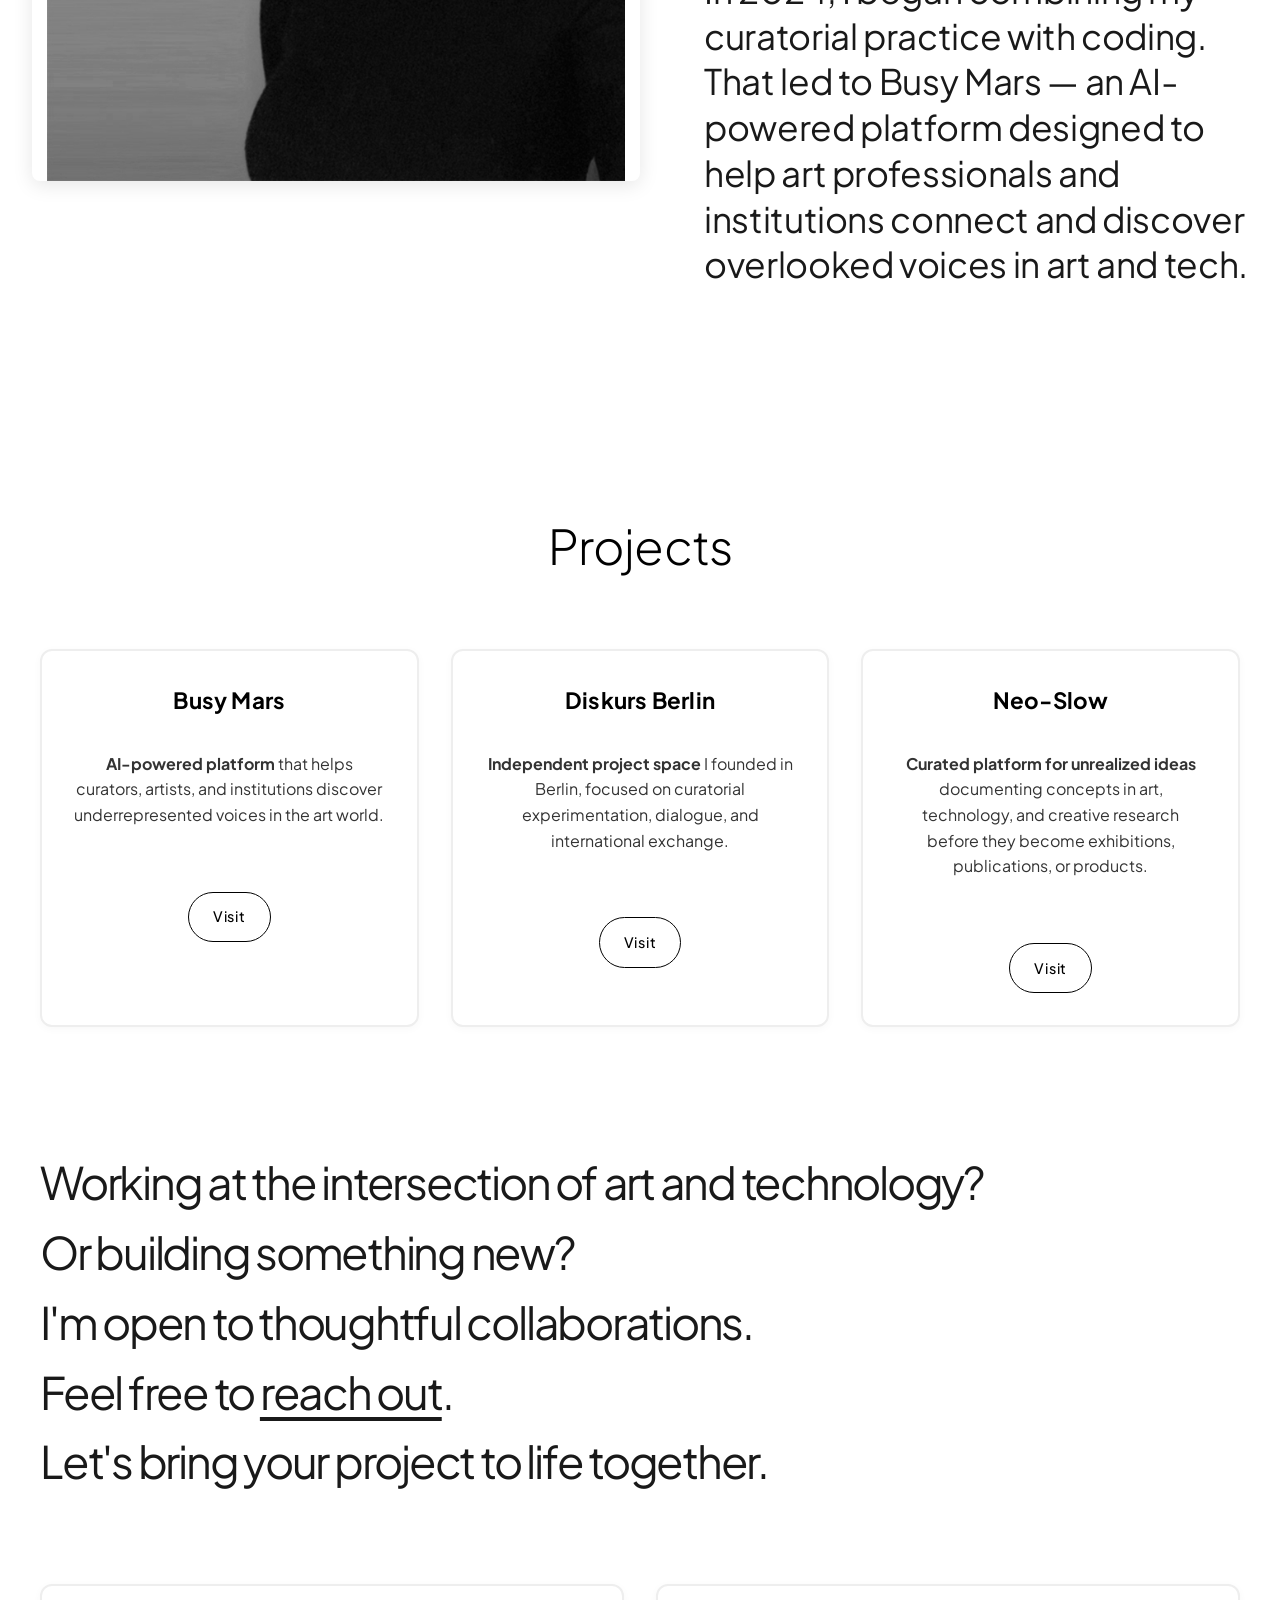
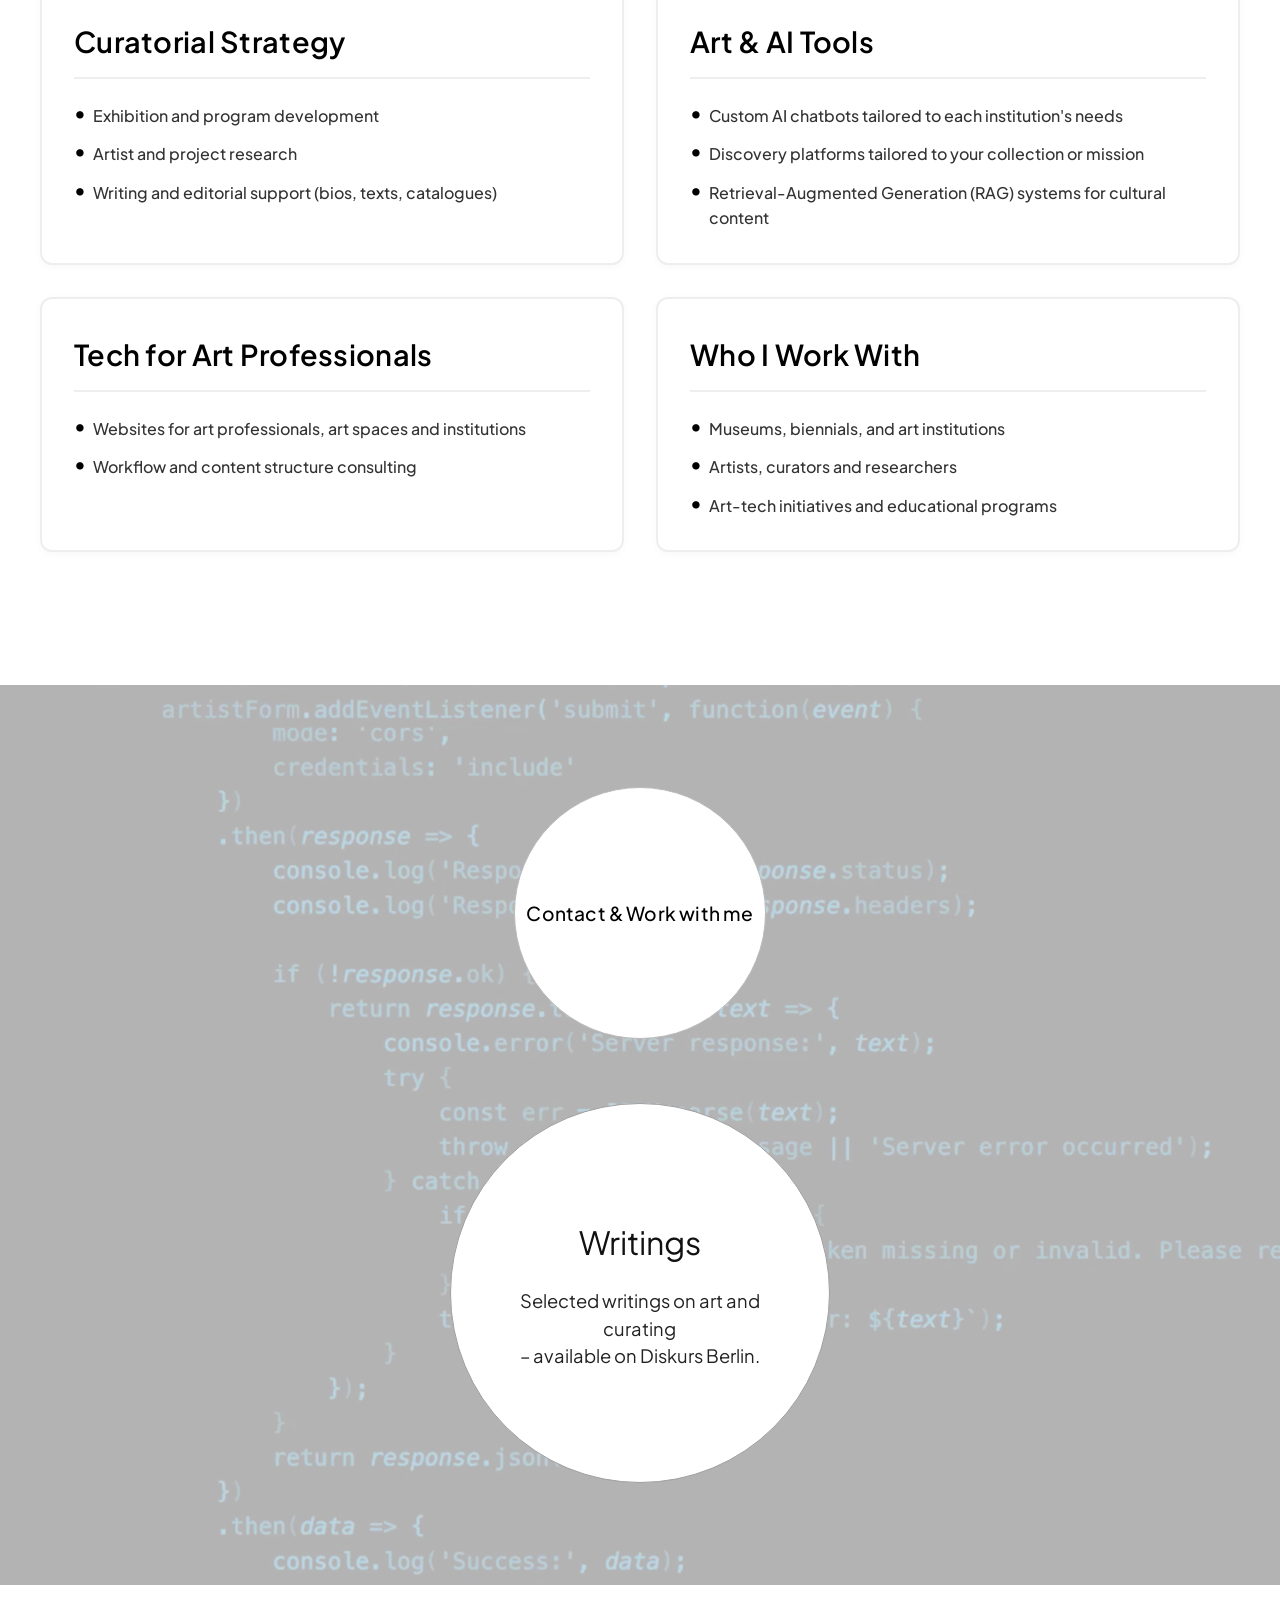
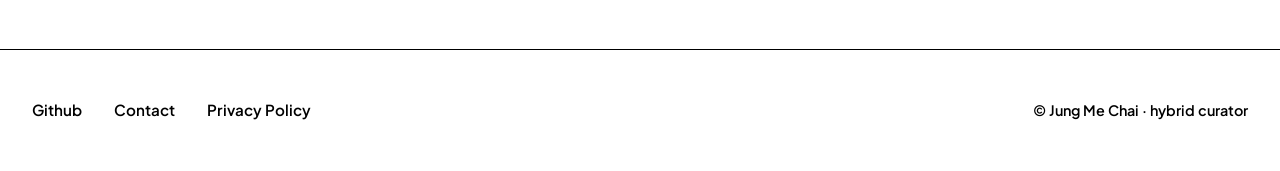
==== commit 9077b073: "Add IONOS deploy workflow and restore CTA label. Automate SFTP deployment on main pushes and set the" ====
--- a/index.html
+++ b/index.html
@@ -193,7 +193,7 @@
             </video>
             <div class="video-background-content">
                 <div class="cta-container">
-                    <a href="mailto:yes@hybridcurator.com" class="cta-button">Work with me</a>
+                    <a href="mailto:yes@hybridcurator.com" class="cta-button">Contact &amp; Work with me</a>
                 </div>
                 <div class="writings-content" id="writings">
                     <a href="https://www.discursus.info/writings/" target="_blank" rel="noopener" class="writings-bubble-link" aria-label="Writings on Diskurs Berlin (opens in new tab)">
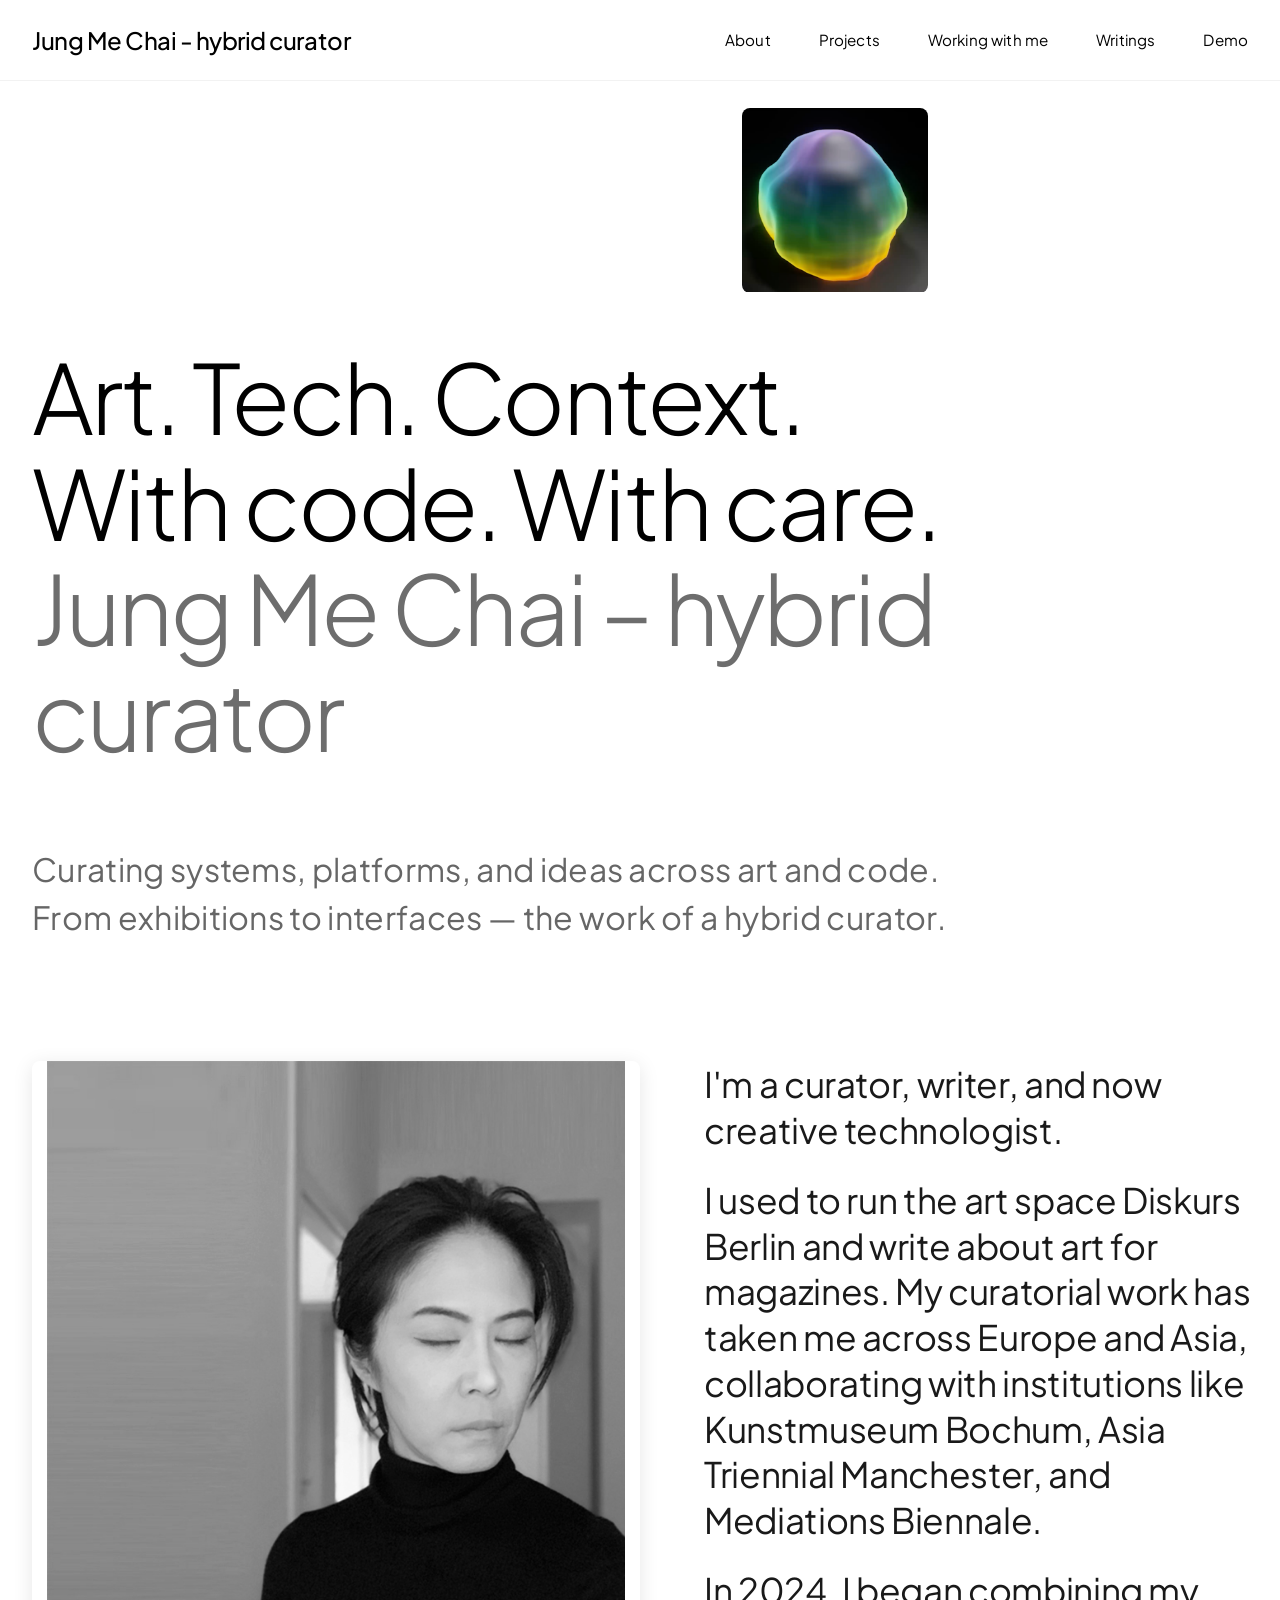
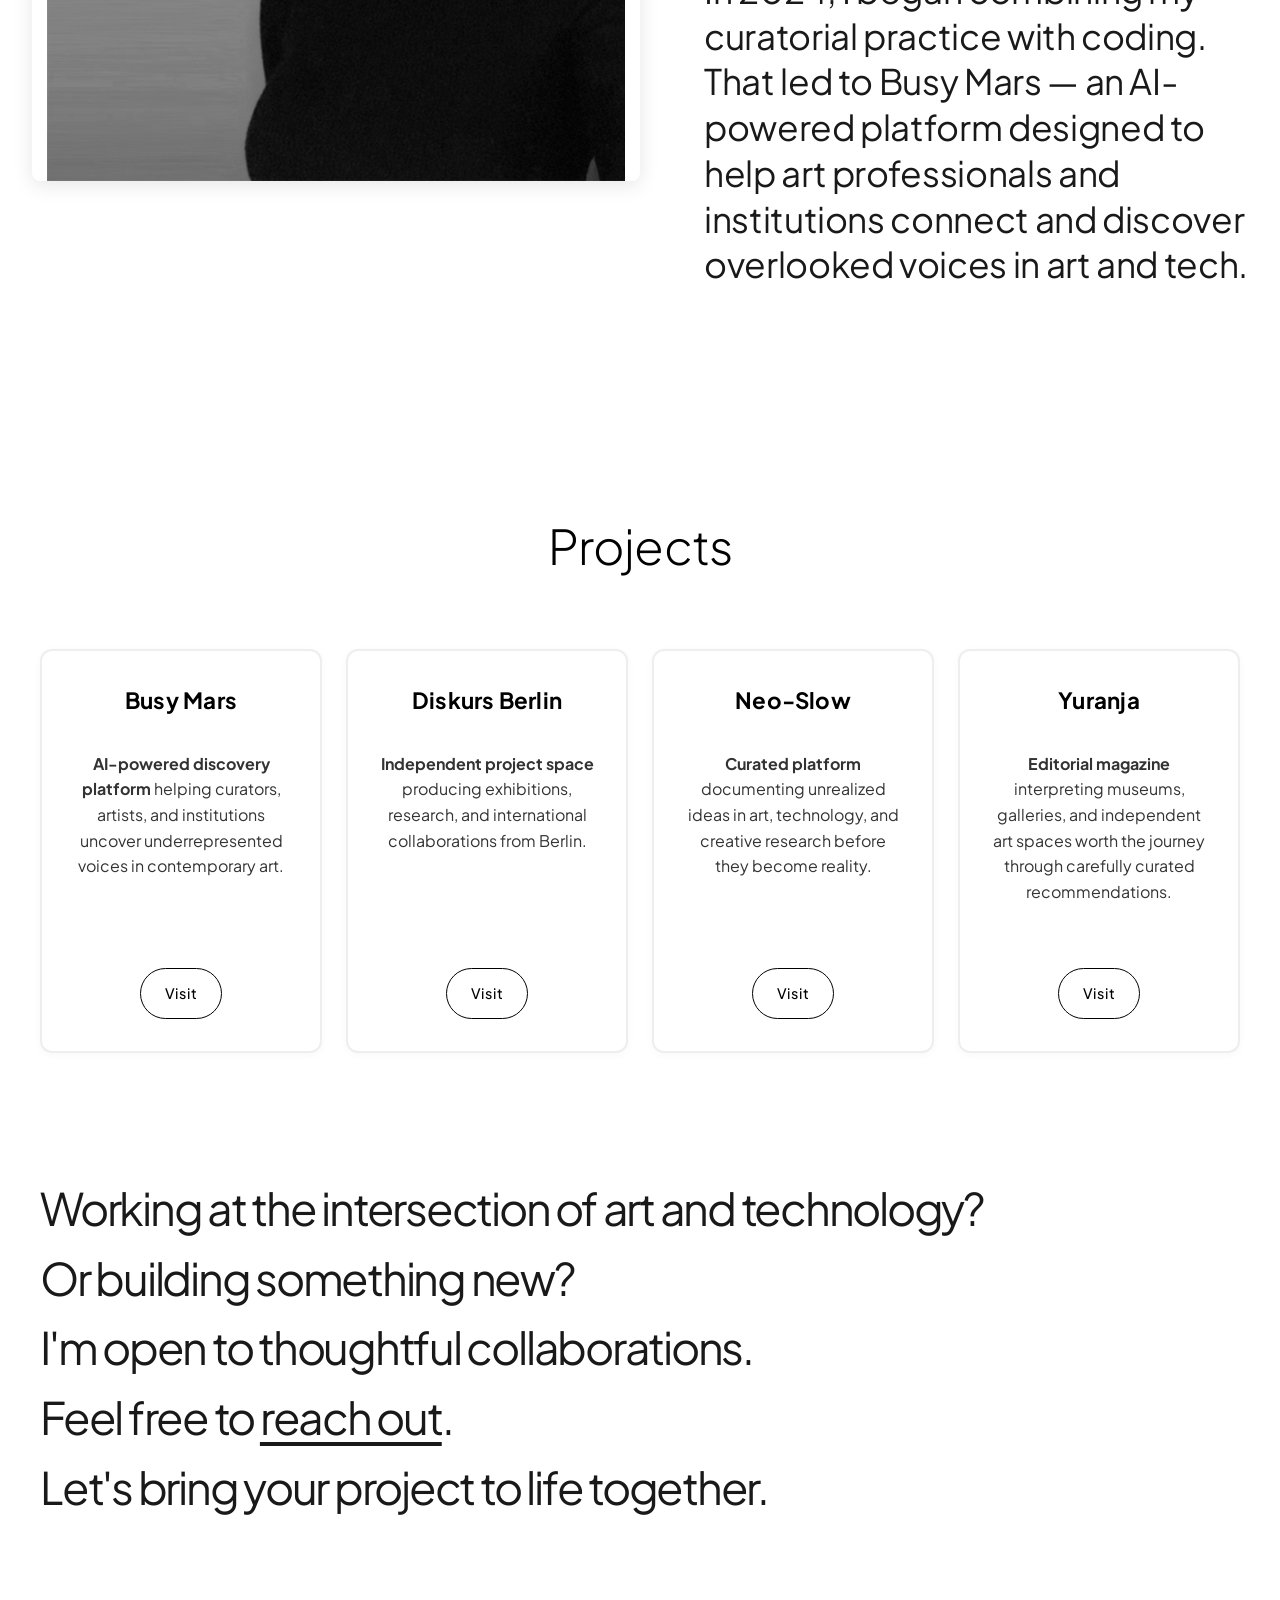
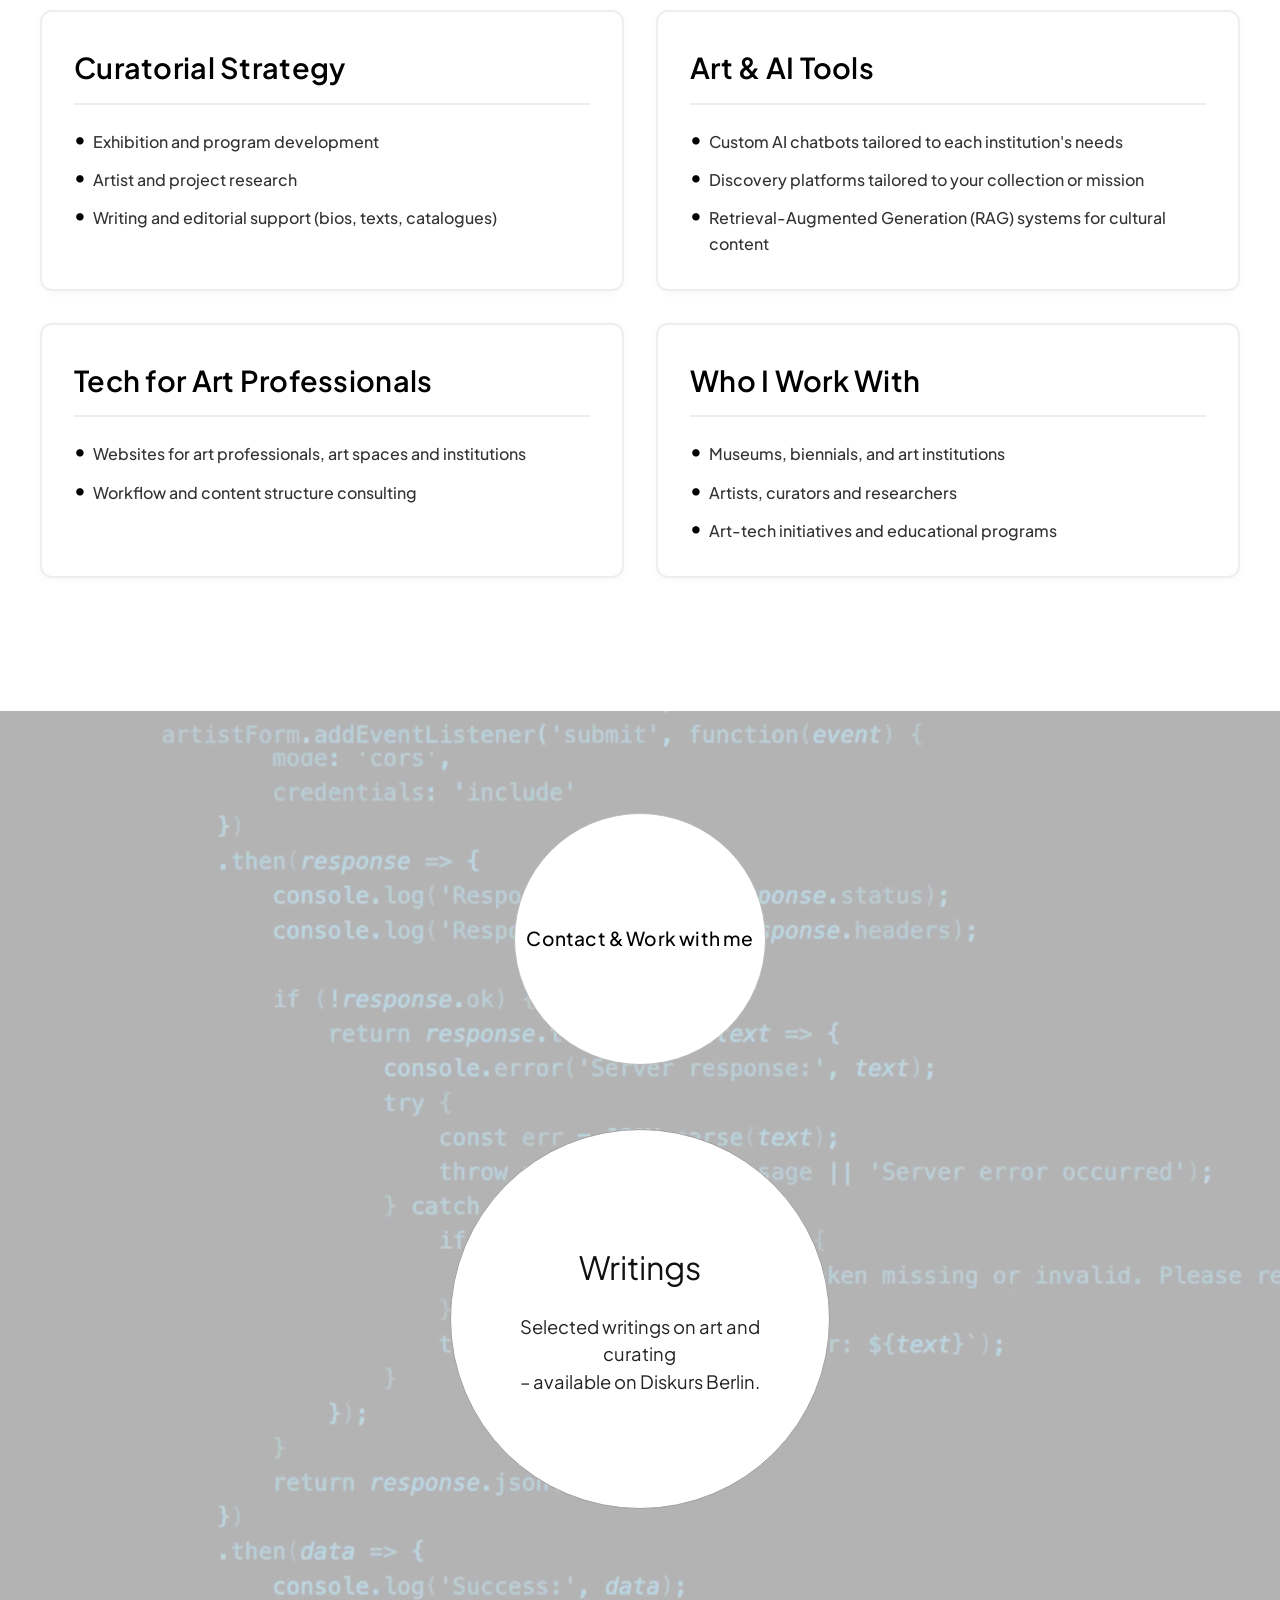
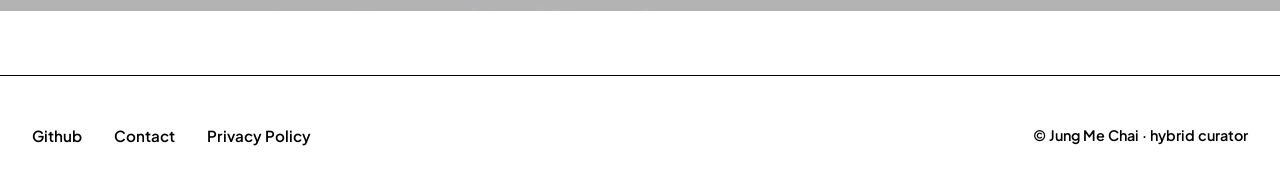
==== commit e5fc932e: "Add Yuranja and show four project cards in one row. Update project copy and switch the section to a " ====
--- a/index.html
+++ b/index.html
@@ -108,21 +108,27 @@
                 <div class="project-cards">
                     <div class="project-card">
                         <h3>Busy Mars</h3>
-                        <p><strong>AI-powered platform</strong> that helps curators, artists, and institutions discover underrepresented voices in the art world.</p>
+                        <p><strong>AI-powered discovery platform</strong> helping curators, artists, and institutions uncover underrepresented voices in contemporary art.</p>
                         <div class="project-spacer"></div>
                         <a href="https://www.busymars.com/" target="_blank" rel="noopener" class="project-link" aria-label="Visit Busy Mars (opens in new tab)">Visit</a>
                     </div>
                     <div class="project-card">
                         <h3>Diskurs Berlin</h3>
-                        <p><strong>Independent project space</strong> I founded in Berlin, focused on curatorial experimentation, dialogue, and international exchange.</p>
+                        <p><strong>Independent project space</strong> producing exhibitions, research, and international collaborations from Berlin.</p>
                         <div class="project-spacer"></div>
                         <a href="https://www.discursus.info/" target="_blank" rel="noopener" class="project-link" aria-label="Visit Diskurs Berlin (opens in new tab)">Visit</a>
                     </div>
                     <div class="project-card">
                         <h3>Neo-Slow</h3>
-                        <p><strong>Curated platform for unrealized ideas</strong> documenting concepts in art, technology, and creative research before they become exhibitions, publications, or products.</p>
+                        <p><strong>Curated platform</strong> documenting unrealized ideas in art, technology, and creative research before they become reality.</p>
                         <div class="project-spacer"></div>
                         <a href="https://neoslow.com/" target="_blank" rel="noopener" class="project-link" aria-label="Visit Neo-Slow (opens in new tab)">Visit</a>
+                    </div>
+                    <div class="project-card">
+                        <h3>Yuranja</h3>
+                        <p><strong>Editorial magazine</strong> interpreting museums, galleries, and independent art spaces worth the journey through carefully curated recommendations.</p>
+                        <div class="project-spacer"></div>
+                        <a href="https://www.yuranja.com/" target="_blank" rel="noopener" class="project-link" aria-label="Visit Yuranja (opens in new tab)">Visit</a>
                     </div>
                 </div>
             </div>
--- a/css/home.css
+++ b/css/home.css
@@ -140,18 +140,16 @@
 
 /* Enhanced Project Cards */
 .project-cards {
-    display: flex;
-    gap: 2rem;
-    flex-wrap: wrap;
-    justify-content: center;
+    display: grid;
+    grid-template-columns: repeat(4, minmax(0, 1fr));
+    gap: 1.5rem;
+    width: 100%;
     max-width: 1200px;
     margin: 0 auto;
 }
 
 .project-card {
-    flex: 1 1 350px;
-    min-width: 300px;
-    max-width: 400px;
+    min-width: 0;
     background: #fff;
     border: 2px solid #eee;
     border-radius: 12px;
@@ -162,6 +160,11 @@
     box-shadow: 0 2px 8px rgba(0,0,0,0.03);
     transition: all 0.3s ease;
     text-align: center;
+}
+
+.project-spacer {
+    flex: 1 1 auto;
+    min-height: 0;
 }
 
 .project-card:hover {
@@ -472,11 +475,6 @@
     .editorial-hero-title {
         font-size: clamp(2.5rem, 6vw, 4rem);
     }
-    
-    .project-card {
-        flex: 1 1 300px;
-        min-width: 280px;
-    }
 }
 
 @media (max-width: 768px) {
@@ -516,9 +514,8 @@
         font-size: 1.2rem;
     }
     
-    .project-card {
-        flex: 1 1 100%;
-        max-width: none;
+    .project-cards {
+        grid-template-columns: repeat(2, minmax(0, 1fr));
     }
     
     .work-services-grid {
@@ -911,6 +908,10 @@
 
 /* Ensure videos work well on all devices */
 @media (max-width: 480px) {
+    .project-cards {
+        grid-template-columns: 1fr;
+    }
+
     .video-section {
         padding: 0.0625rem 0;
     }
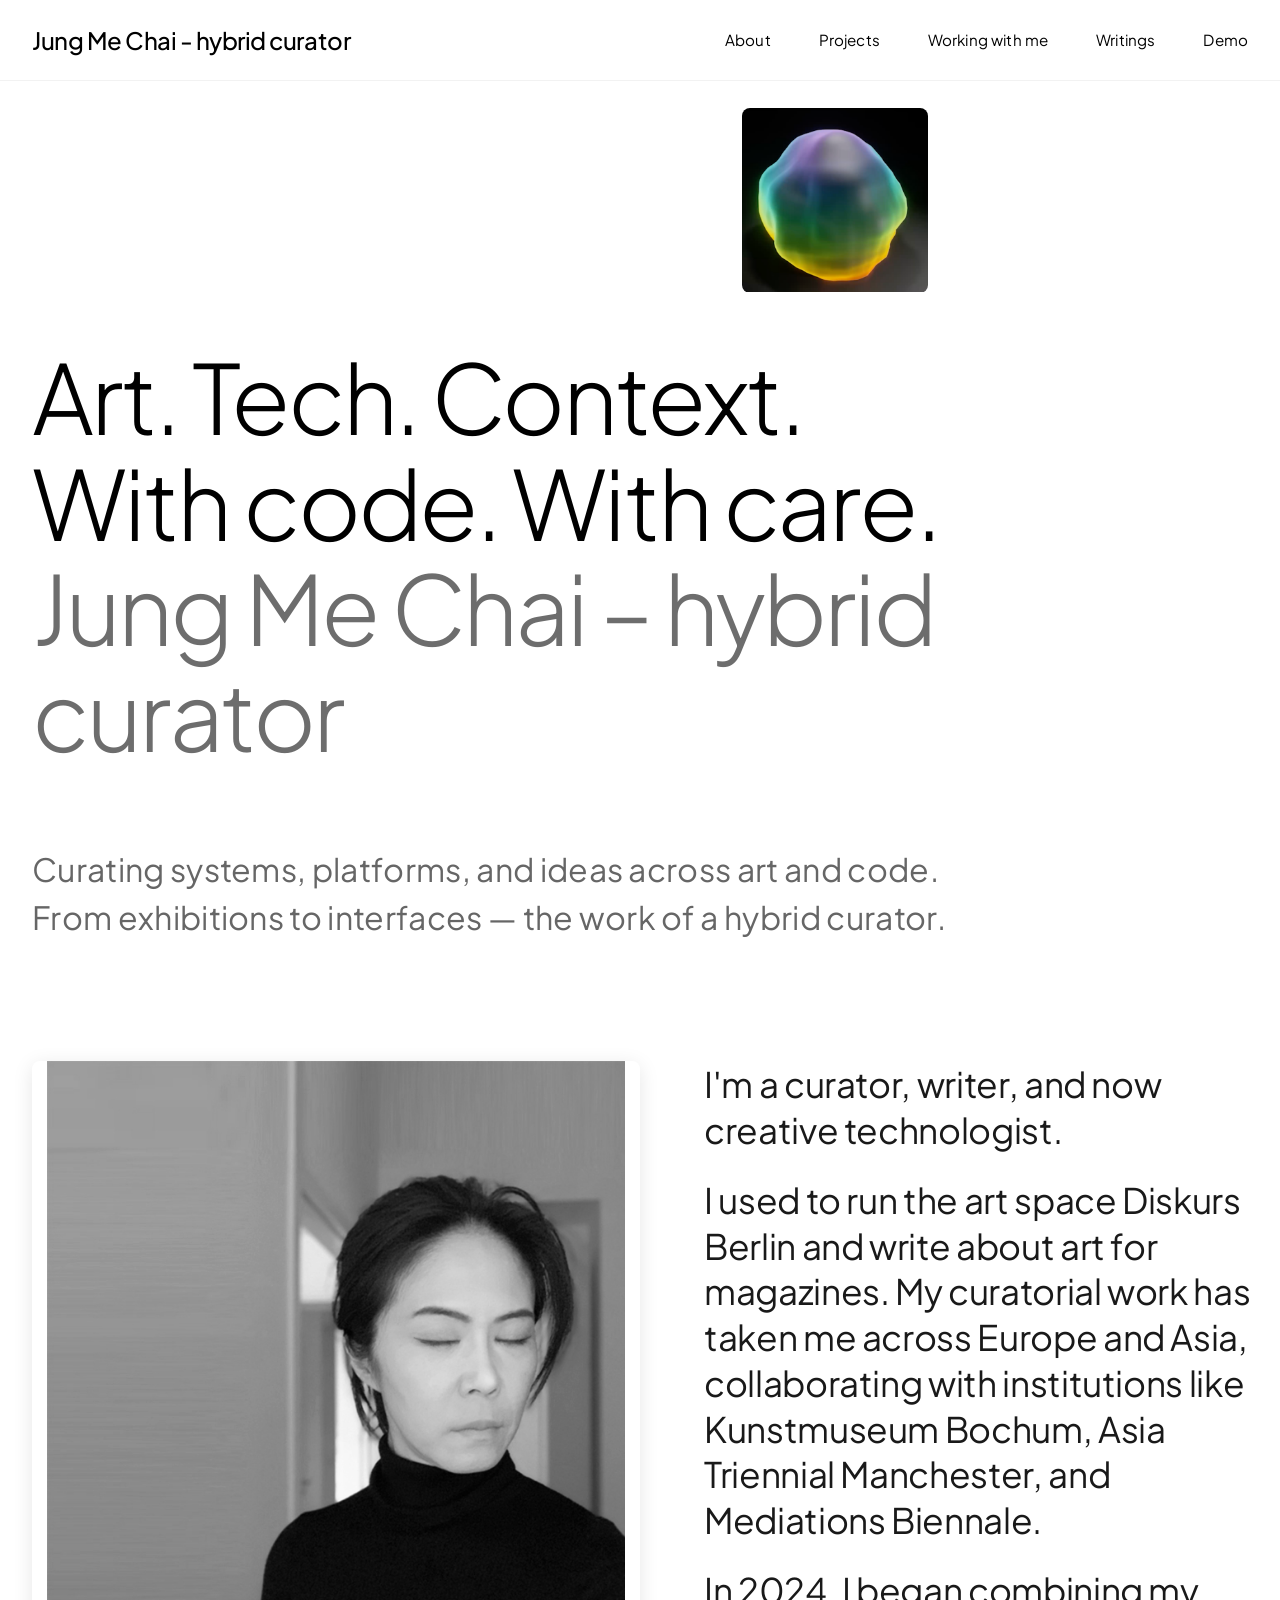
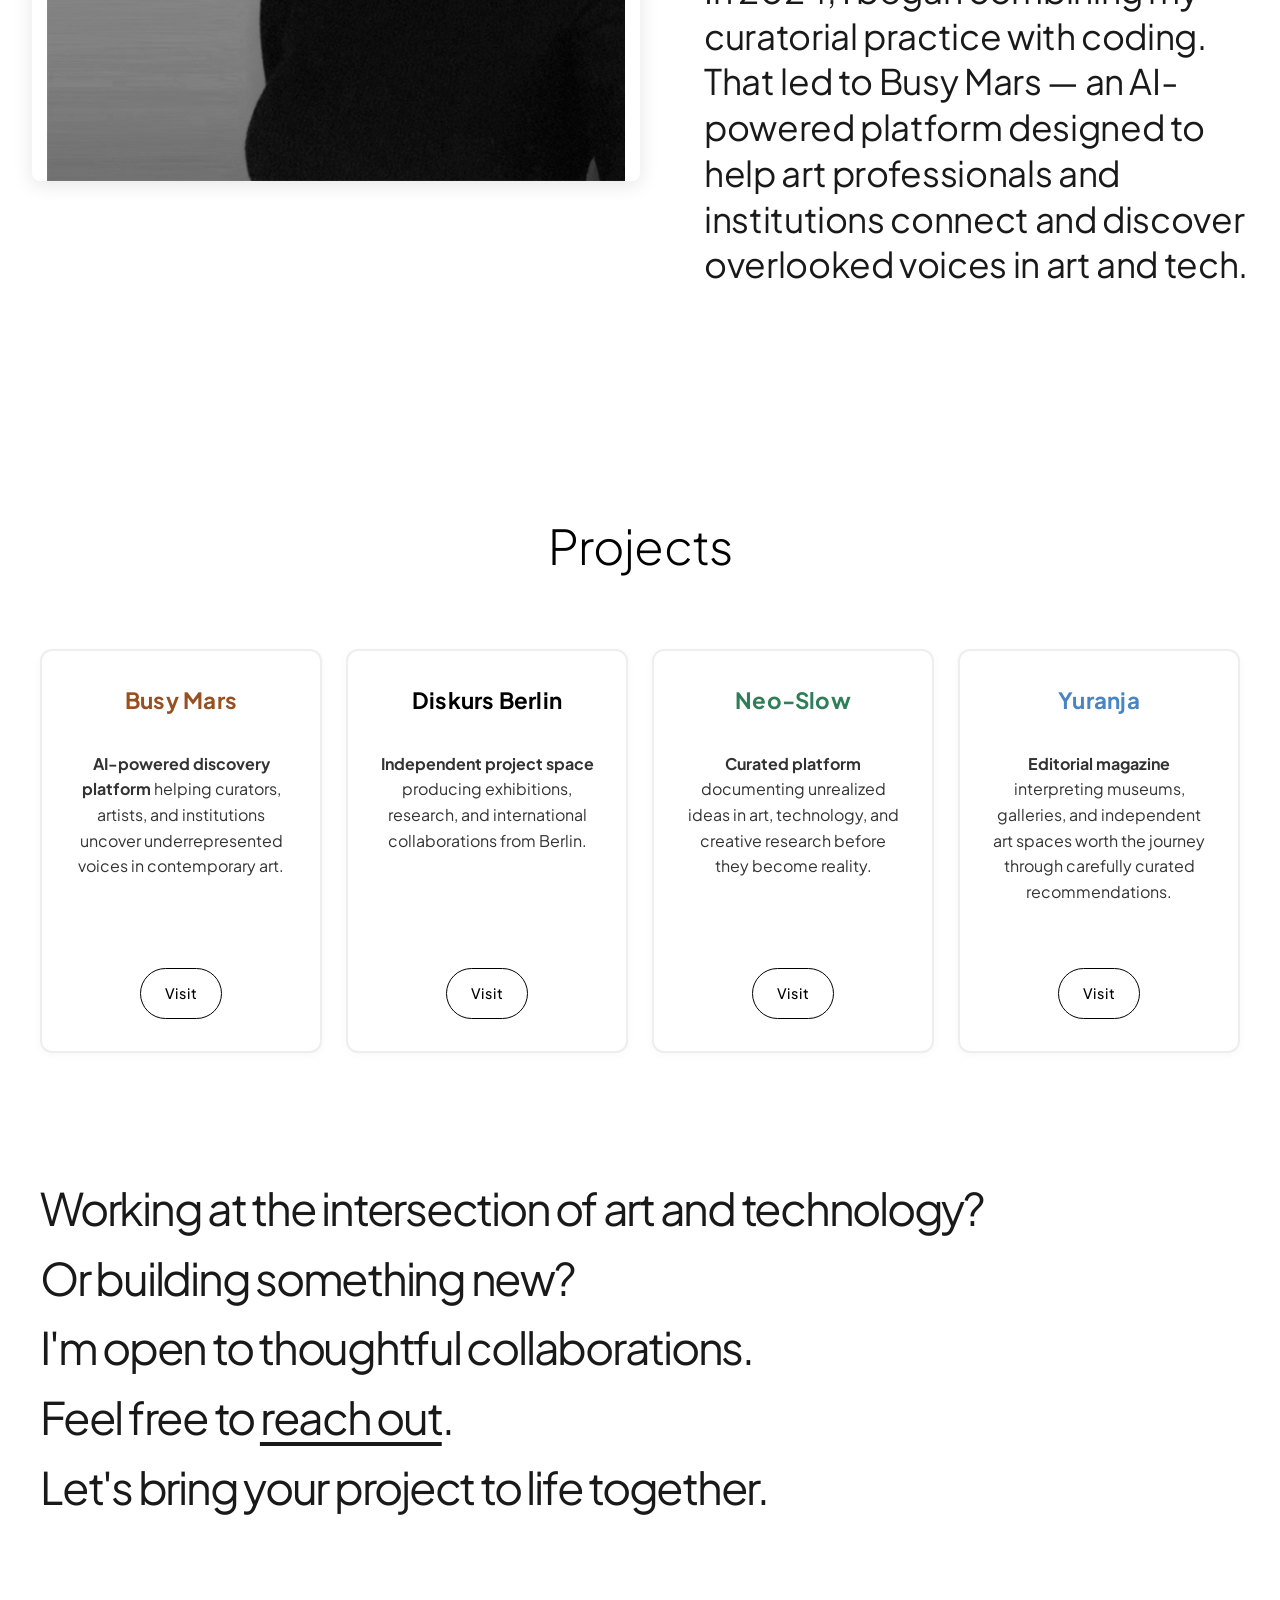
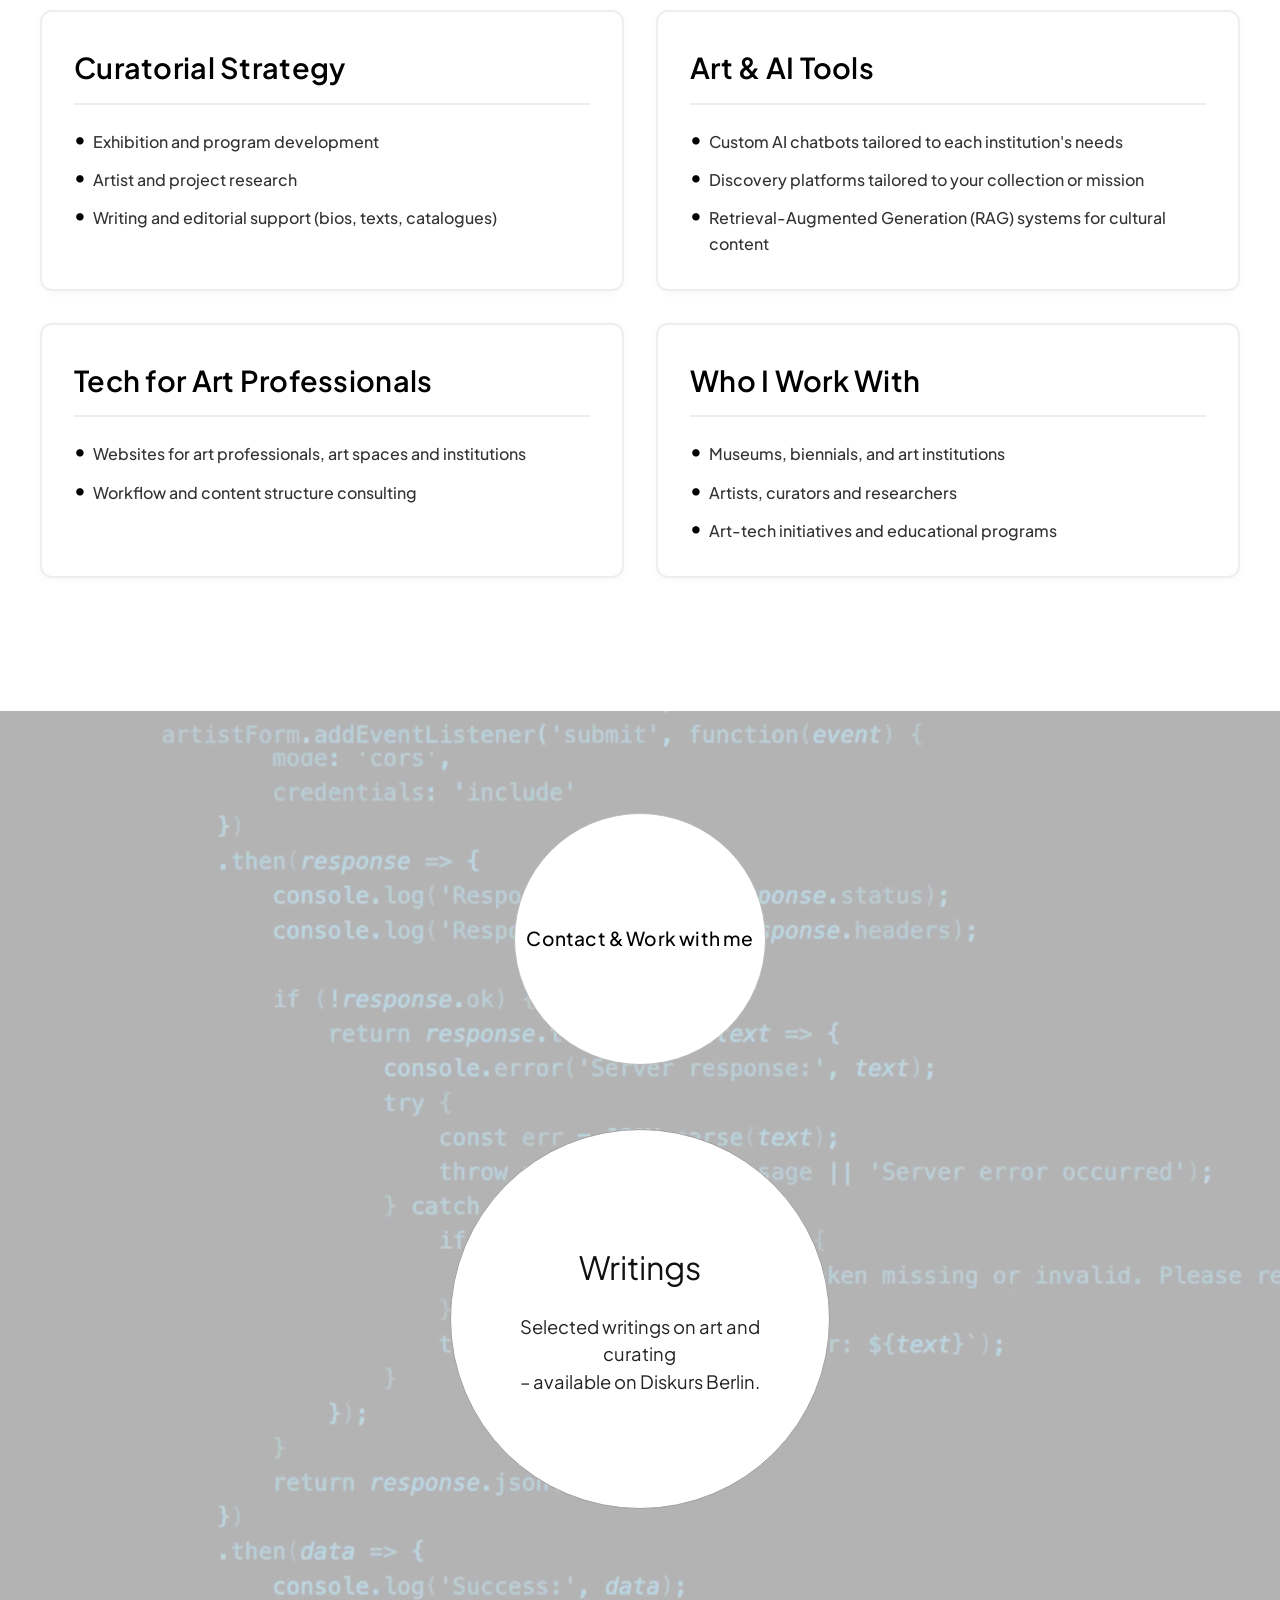
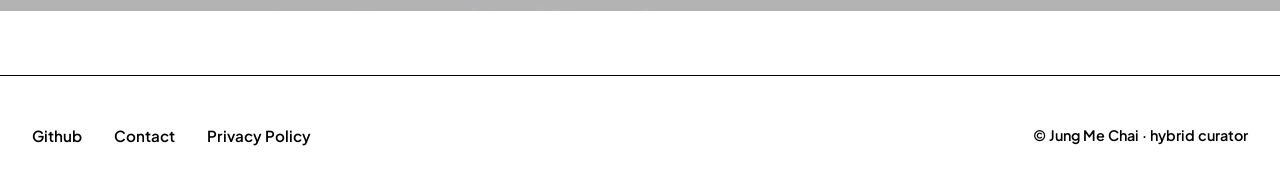
==== commit 68a512a3: "Add brand colors to project card titles. Give Busy Mars, Neo-Slow, and Yuranja distinct title colors" ====
--- a/index.html
+++ b/index.html
@@ -107,7 +107,7 @@
                 <h2 class="editorial-section-title">Projects</h2>
                 <div class="project-cards">
                     <div class="project-card">
-                        <h3>Busy Mars</h3>
+                        <h3 class="project-title-bm">Busy Mars</h3>
                         <p><strong>AI-powered discovery platform</strong> helping curators, artists, and institutions uncover underrepresented voices in contemporary art.</p>
                         <div class="project-spacer"></div>
                         <a href="https://www.busymars.com/" target="_blank" rel="noopener" class="project-link" aria-label="Visit Busy Mars (opens in new tab)">Visit</a>
@@ -119,13 +119,13 @@
                         <a href="https://www.discursus.info/" target="_blank" rel="noopener" class="project-link" aria-label="Visit Diskurs Berlin (opens in new tab)">Visit</a>
                     </div>
                     <div class="project-card">
-                        <h3>Neo-Slow</h3>
+                        <h3 class="project-title-ns">Neo-Slow</h3>
                         <p><strong>Curated platform</strong> documenting unrealized ideas in art, technology, and creative research before they become reality.</p>
                         <div class="project-spacer"></div>
                         <a href="https://neoslow.com/" target="_blank" rel="noopener" class="project-link" aria-label="Visit Neo-Slow (opens in new tab)">Visit</a>
                     </div>
                     <div class="project-card">
-                        <h3>Yuranja</h3>
+                        <h3 class="project-title-yrj">Yuranja</h3>
                         <p><strong>Editorial magazine</strong> interpreting museums, galleries, and independent art spaces worth the journey through carefully curated recommendations.</p>
                         <div class="project-spacer"></div>
                         <a href="https://www.yuranja.com/" target="_blank" rel="noopener" class="project-link" aria-label="Visit Yuranja (opens in new tab)">Visit</a>
--- a/css/home.css
+++ b/css/home.css
@@ -182,6 +182,18 @@
     letter-spacing: 0.01em;
 }
 
+.project-card h3.project-title-bm {
+    color: #985021;
+}
+
+.project-card h3.project-title-ns {
+    color: #2e7e57;
+}
+
+.project-card h3.project-title-yrj {
+    color: #4984c3;
+}
+
 .project-card p {
     font-size: 1rem;
     color: #333;
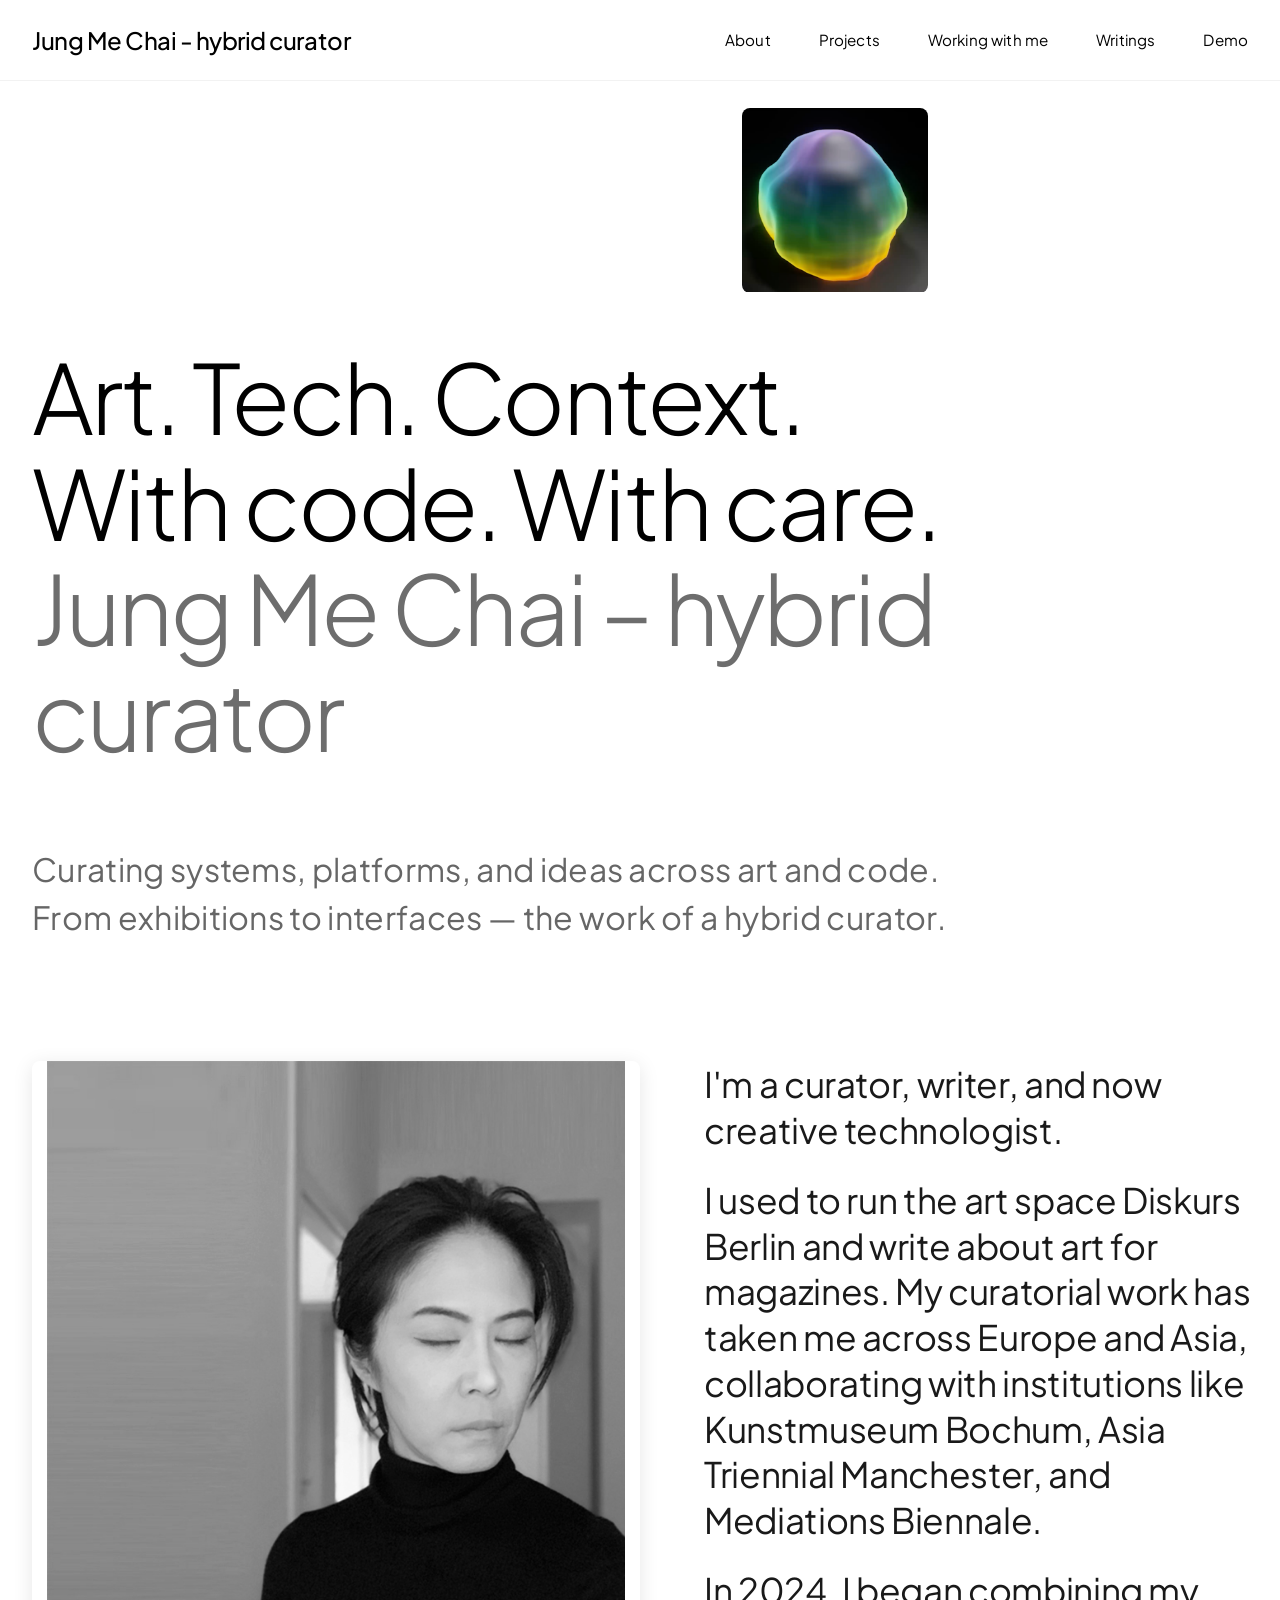
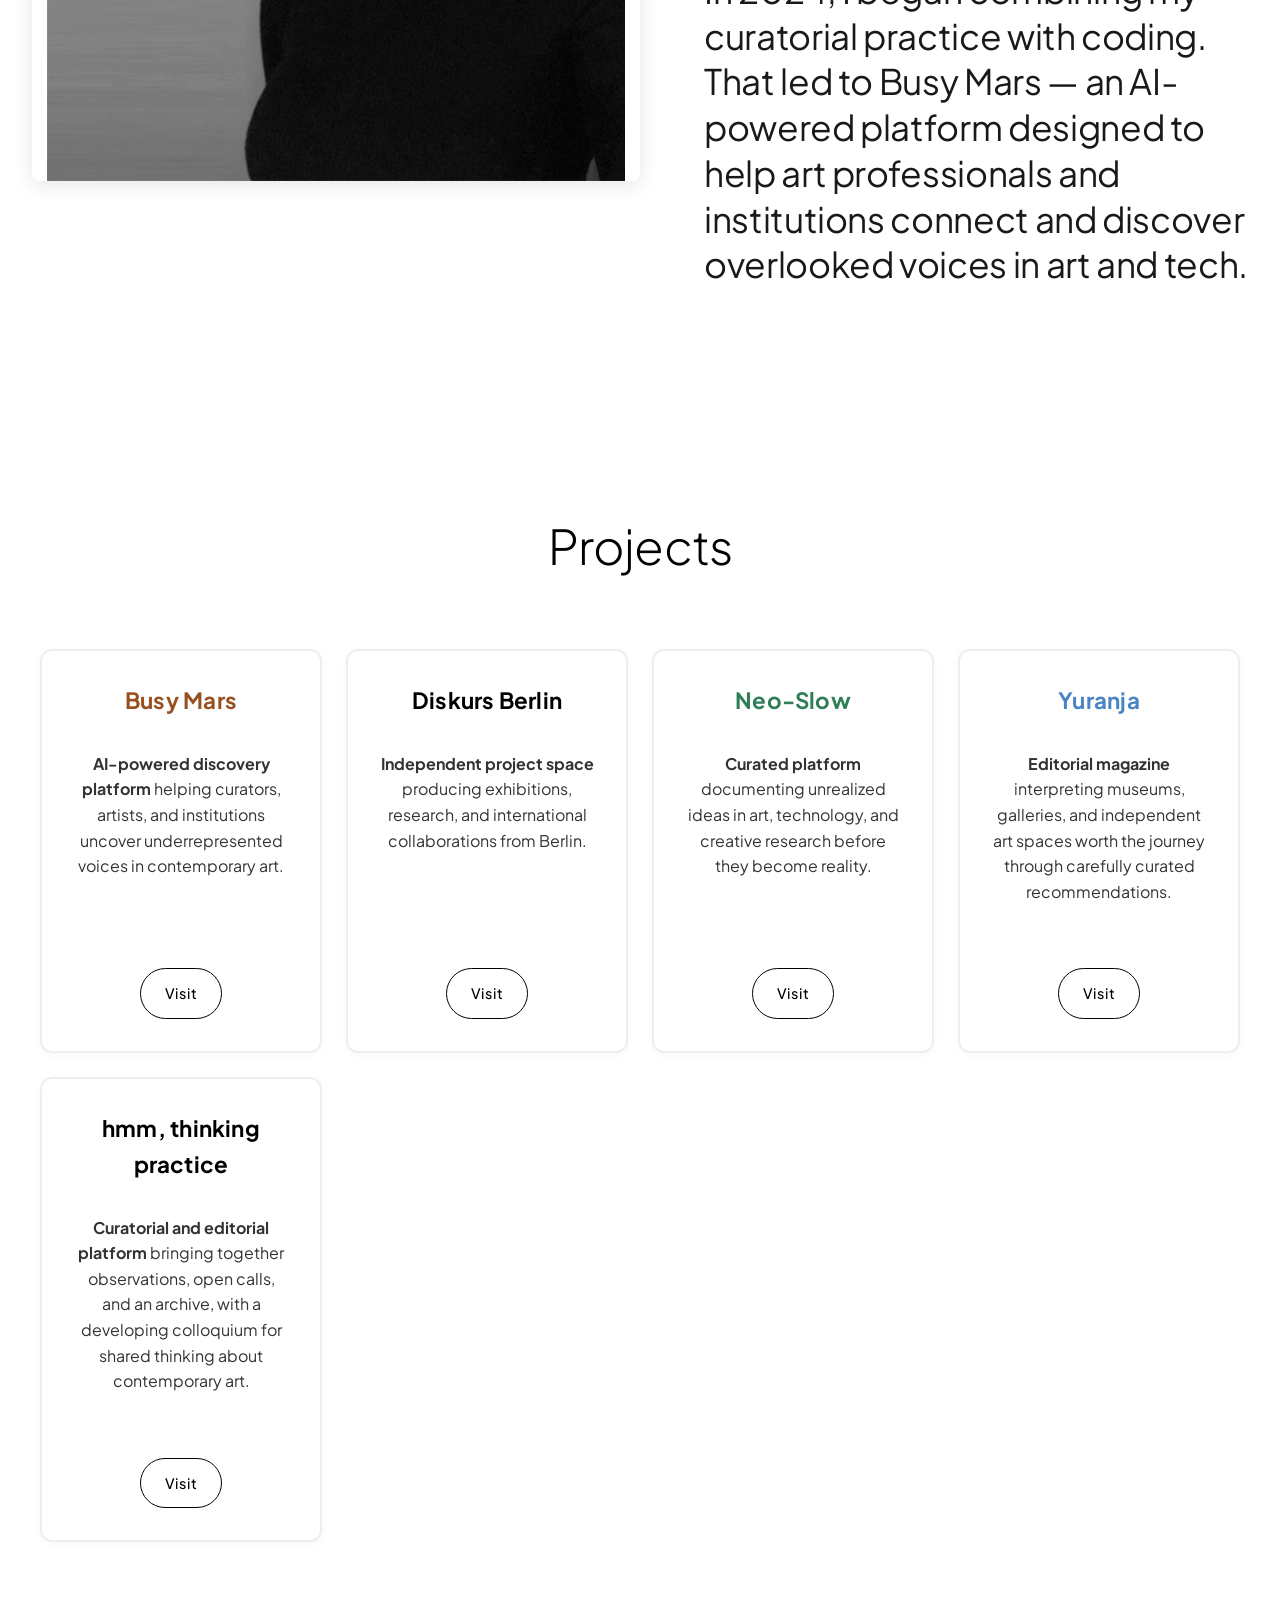
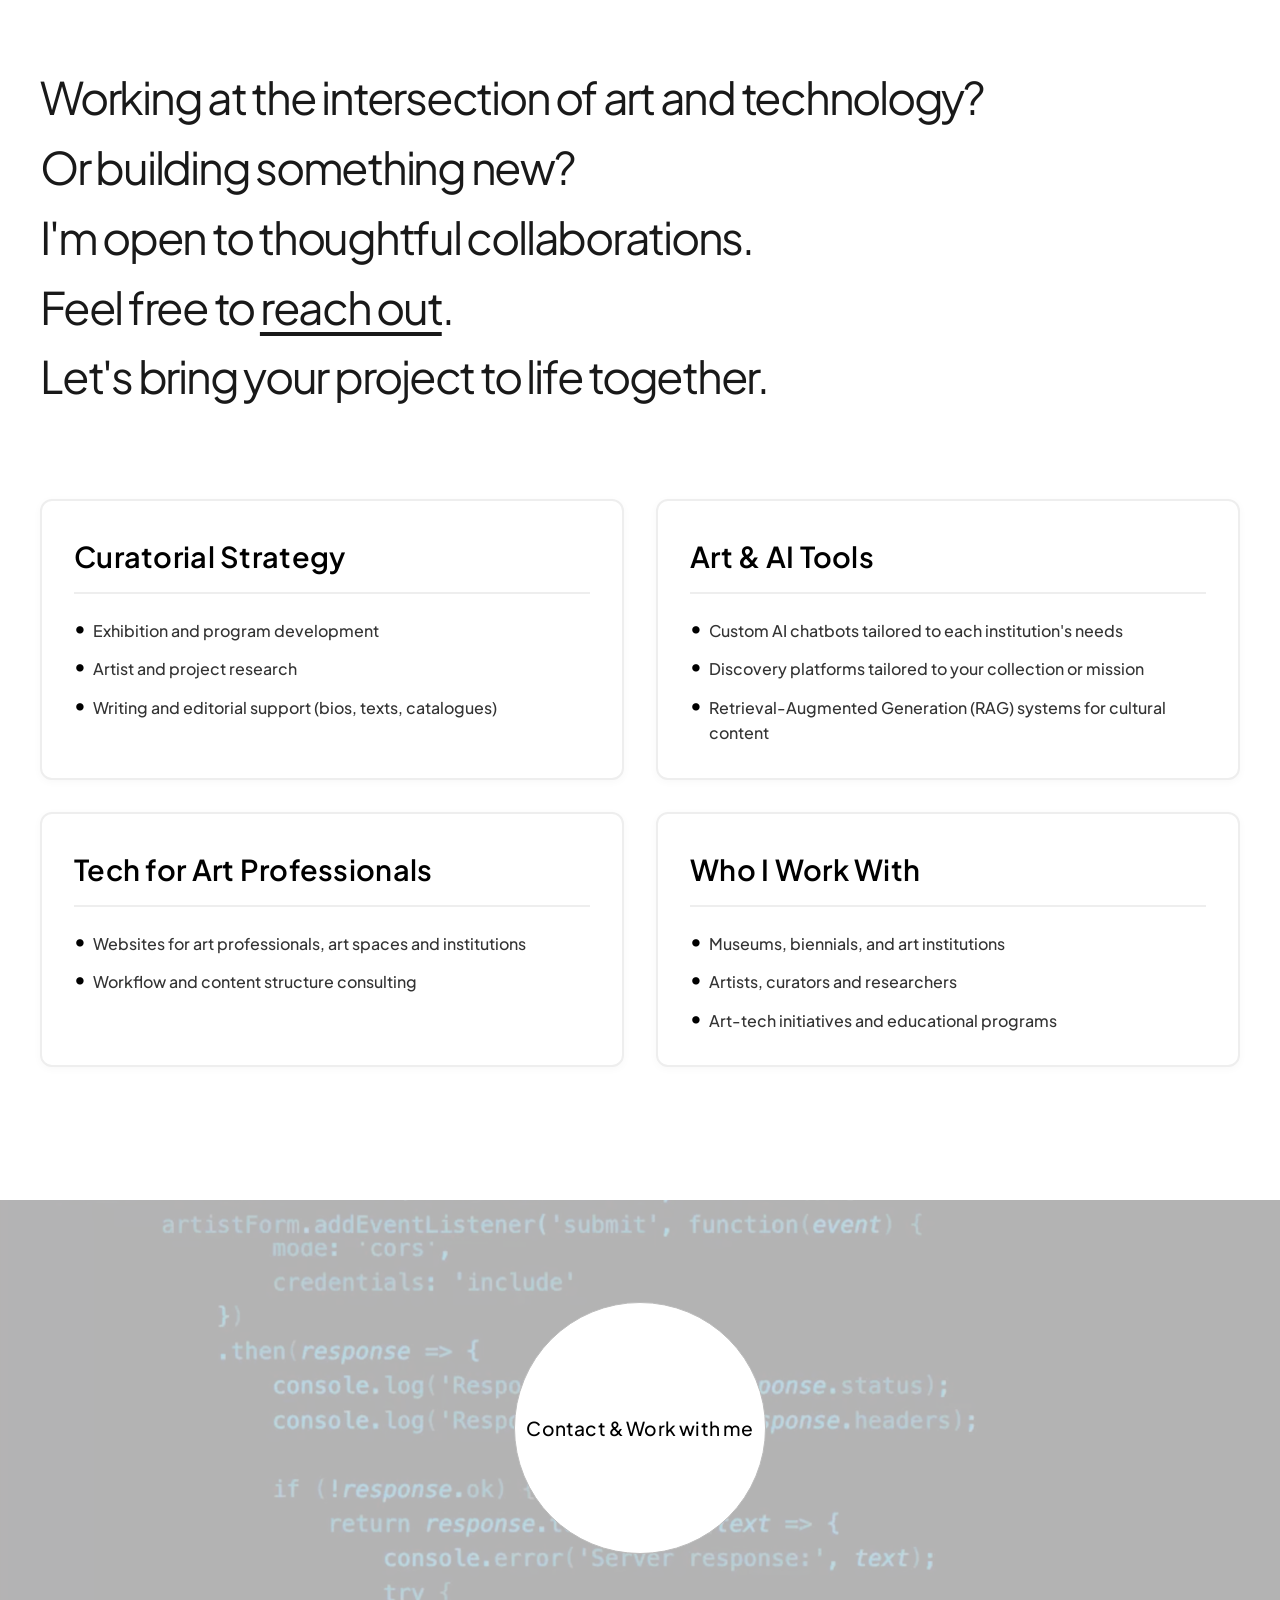
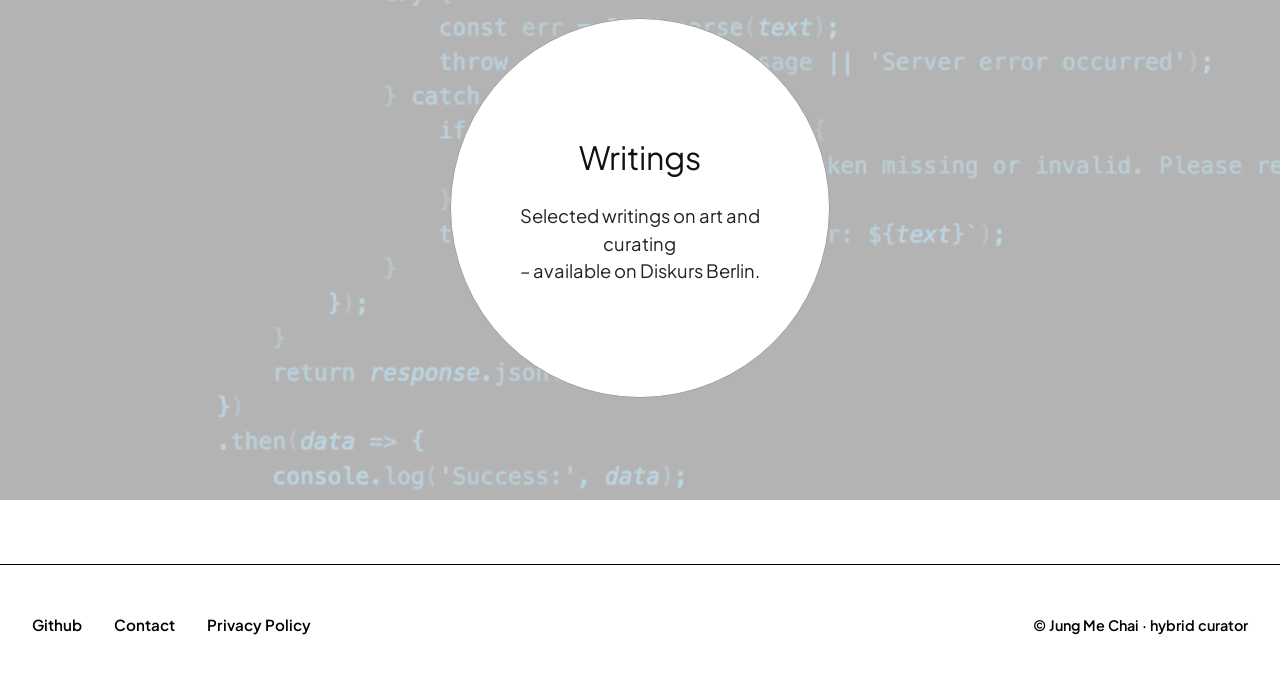
==== commit 004ed706: "Add hmm, thinking practice to project cards" ====
--- a/index.html
+++ b/index.html
@@ -130,6 +130,12 @@
                         <div class="project-spacer"></div>
                         <a href="https://www.yuranja.com/" target="_blank" rel="noopener" class="project-link" aria-label="Visit Yuranja (opens in new tab)">Visit</a>
                     </div>
+                    <div class="project-card">
+                        <h3>hmm, thinking practice</h3>
+                        <p><strong>Curatorial and editorial platform</strong> bringing together observations, open calls, and an archive, with a developing colloquium for shared thinking about contemporary art.</p>
+                        <div class="project-spacer"></div>
+                        <a href="https://hmmtp.com/" target="_blank" rel="noopener" class="project-link" aria-label="Visit hmm, thinking practice (opens in new tab)">Visit</a>
+                    </div>
                 </div>
             </div>
         </section>
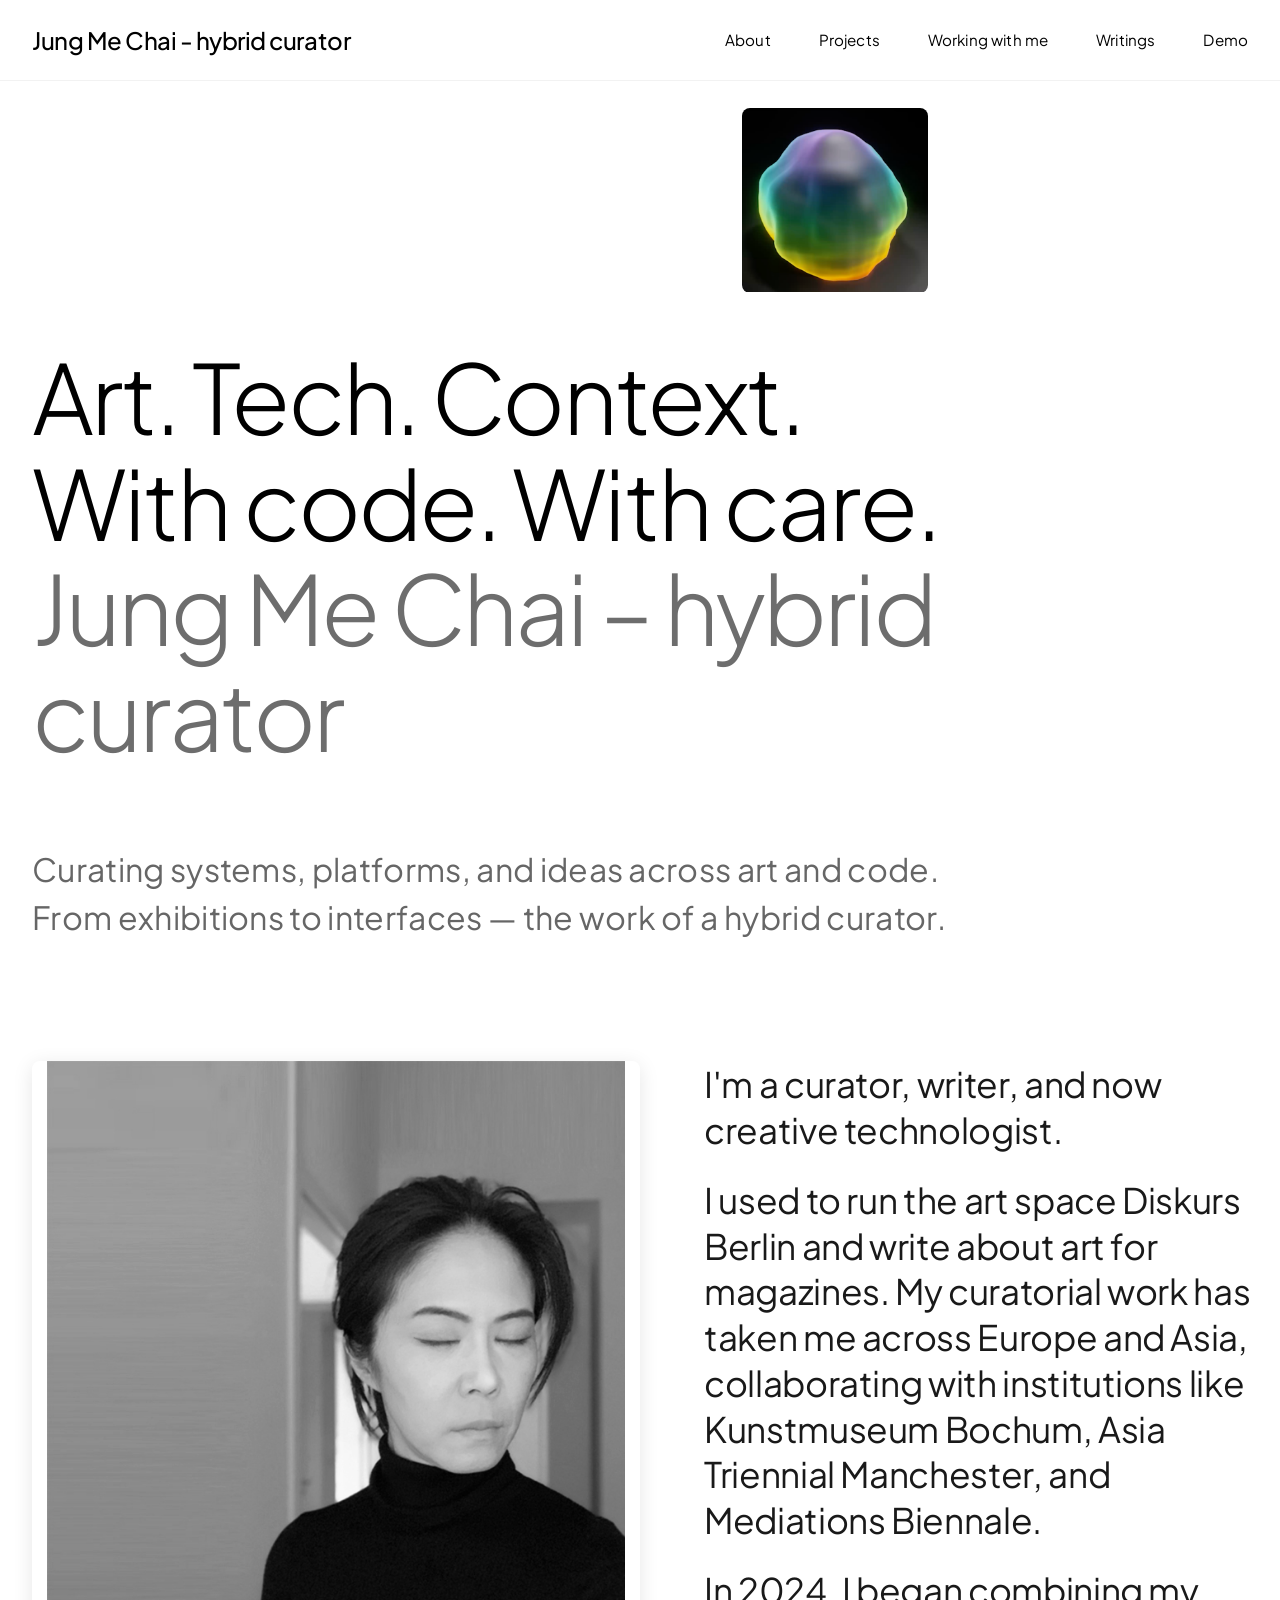
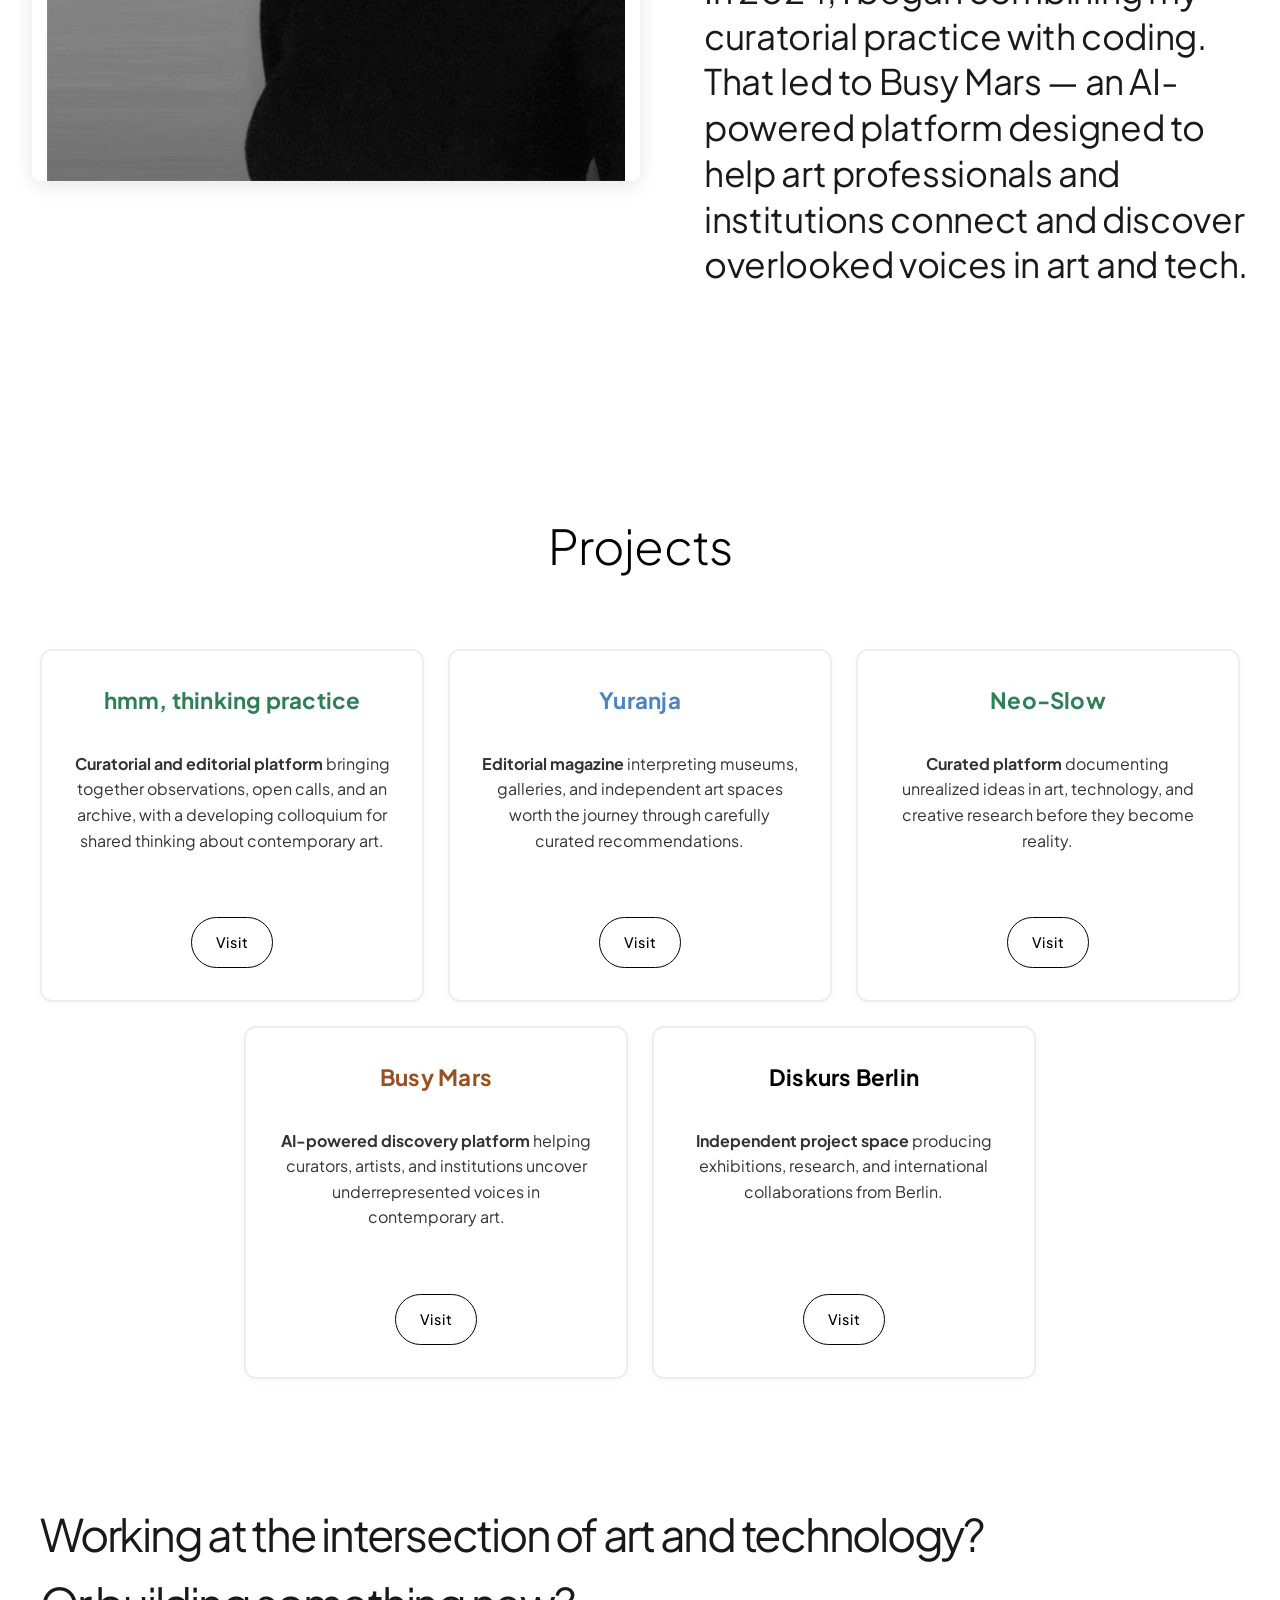
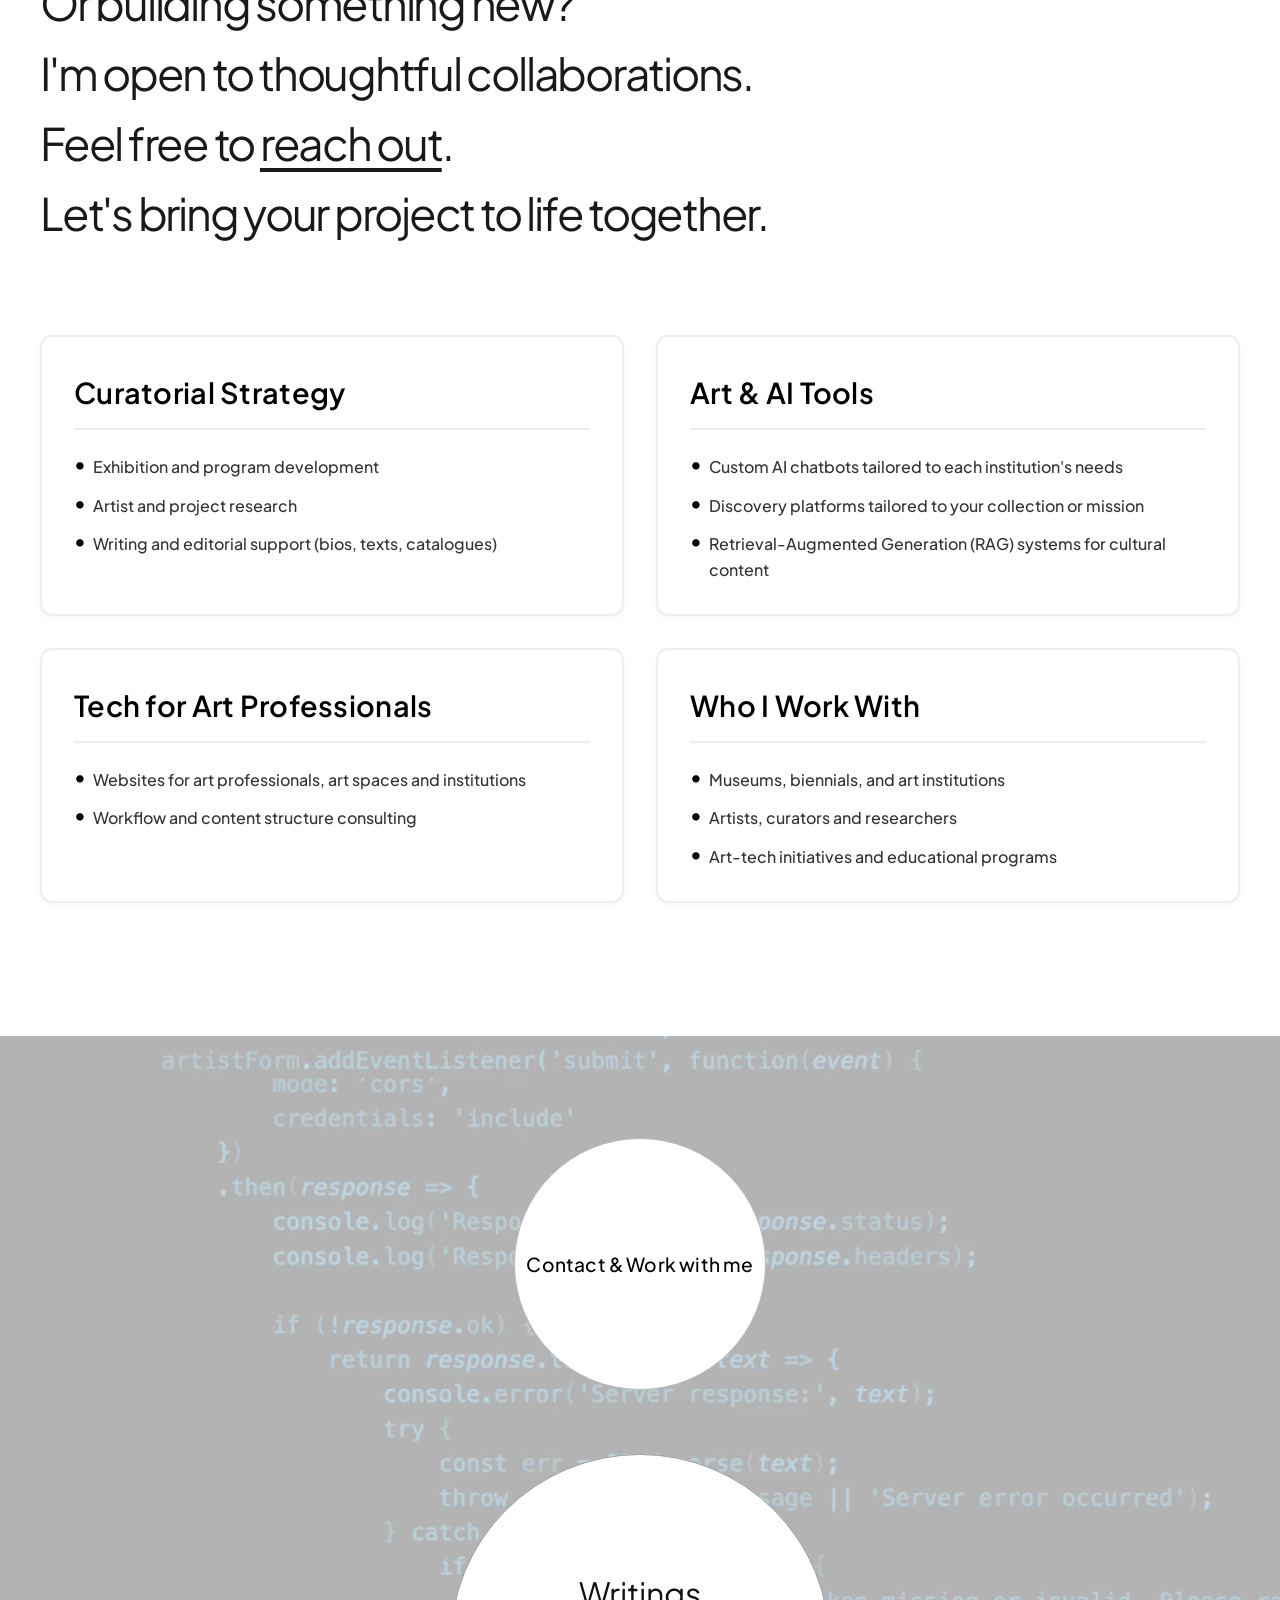
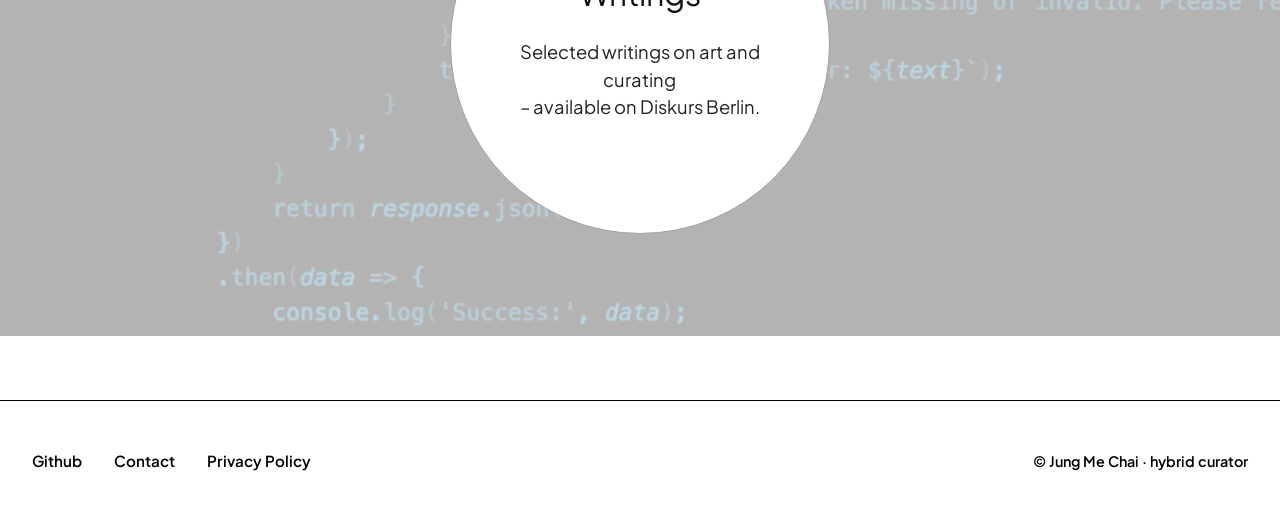
==== commit 132c0064: "Order projects newest first and retain green hmm title" ====
--- a/index.html
+++ b/index.html
@@ -107,6 +107,24 @@
                 <h2 class="editorial-section-title">Projects</h2>
                 <div class="project-cards">
                     <div class="project-card">
+                        <h3 style="color: #2e7e57;">hmm, thinking practice</h3>
+                        <p><strong>Curatorial and editorial platform</strong> bringing together observations, open calls, and an archive, with a developing colloquium for shared thinking about contemporary art.</p>
+                        <div class="project-spacer"></div>
+                        <a href="https://hmmtp.com/" target="_blank" rel="noopener" class="project-link" aria-label="Visit hmm, thinking practice (opens in new tab)">Visit</a>
+                    </div>
+                    <div class="project-card">
+                        <h3 class="project-title-yrj">Yuranja</h3>
+                        <p><strong>Editorial magazine</strong> interpreting museums, galleries, and independent art spaces worth the journey through carefully curated recommendations.</p>
+                        <div class="project-spacer"></div>
+                        <a href="https://www.yuranja.com/" target="_blank" rel="noopener" class="project-link" aria-label="Visit Yuranja (opens in new tab)">Visit</a>
+                    </div>
+                    <div class="project-card">
+                        <h3 class="project-title-ns">Neo-Slow</h3>
+                        <p><strong>Curated platform</strong> documenting unrealized ideas in art, technology, and creative research before they become reality.</p>
+                        <div class="project-spacer"></div>
+                        <a href="https://neoslow.com/" target="_blank" rel="noopener" class="project-link" aria-label="Visit Neo-Slow (opens in new tab)">Visit</a>
+                    </div>
+                    <div class="project-card">
                         <h3 class="project-title-bm">Busy Mars</h3>
                         <p><strong>AI-powered discovery platform</strong> helping curators, artists, and institutions uncover underrepresented voices in contemporary art.</p>
                         <div class="project-spacer"></div>
@@ -117,24 +135,6 @@
                         <p><strong>Independent project space</strong> producing exhibitions, research, and international collaborations from Berlin.</p>
                         <div class="project-spacer"></div>
                         <a href="https://www.discursus.info/" target="_blank" rel="noopener" class="project-link" aria-label="Visit Diskurs Berlin (opens in new tab)">Visit</a>
-                    </div>
-                    <div class="project-card">
-                        <h3 class="project-title-ns">Neo-Slow</h3>
-                        <p><strong>Curated platform</strong> documenting unrealized ideas in art, technology, and creative research before they become reality.</p>
-                        <div class="project-spacer"></div>
-                        <a href="https://neoslow.com/" target="_blank" rel="noopener" class="project-link" aria-label="Visit Neo-Slow (opens in new tab)">Visit</a>
-                    </div>
-                    <div class="project-card">
-                        <h3 class="project-title-yrj">Yuranja</h3>
-                        <p><strong>Editorial magazine</strong> interpreting museums, galleries, and independent art spaces worth the journey through carefully curated recommendations.</p>
-                        <div class="project-spacer"></div>
-                        <a href="https://www.yuranja.com/" target="_blank" rel="noopener" class="project-link" aria-label="Visit Yuranja (opens in new tab)">Visit</a>
-                    </div>
-                    <div class="project-card">
-                        <h3>hmm, thinking practice</h3>
-                        <p><strong>Curatorial and editorial platform</strong> bringing together observations, open calls, and an archive, with a developing colloquium for shared thinking about contemporary art.</p>
-                        <div class="project-spacer"></div>
-                        <a href="https://hmmtp.com/" target="_blank" rel="noopener" class="project-link" aria-label="Visit hmm, thinking practice (opens in new tab)">Visit</a>
                     </div>
                 </div>
             </div>
--- a/css/home.css
+++ b/css/home.css
@@ -140,8 +140,9 @@
 
 /* Enhanced Project Cards */
 .project-cards {
-    display: grid;
-    grid-template-columns: repeat(4, minmax(0, 1fr));
+    display: flex;
+    flex-wrap: wrap;
+    justify-content: center;
     gap: 1.5rem;
     width: 100%;
     max-width: 1200px;
@@ -149,6 +150,8 @@
 }
 
 .project-card {
+    box-sizing: border-box;
+    flex: 0 0 calc((100% - 3rem) / 3);
     min-width: 0;
     background: #fff;
     border: 2px solid #eee;
@@ -526,8 +529,8 @@
         font-size: 1.2rem;
     }
     
-    .project-cards {
-        grid-template-columns: repeat(2, minmax(0, 1fr));
+    .project-card {
+        flex-basis: calc((100% - 1.5rem) / 2);
     }
     
     .work-services-grid {
@@ -920,8 +923,8 @@
 
 /* Ensure videos work well on all devices */
 @media (max-width: 480px) {
-    .project-cards {
-        grid-template-columns: 1fr;
+    .project-card {
+        flex-basis: 100%;
     }
 
     .video-section {
